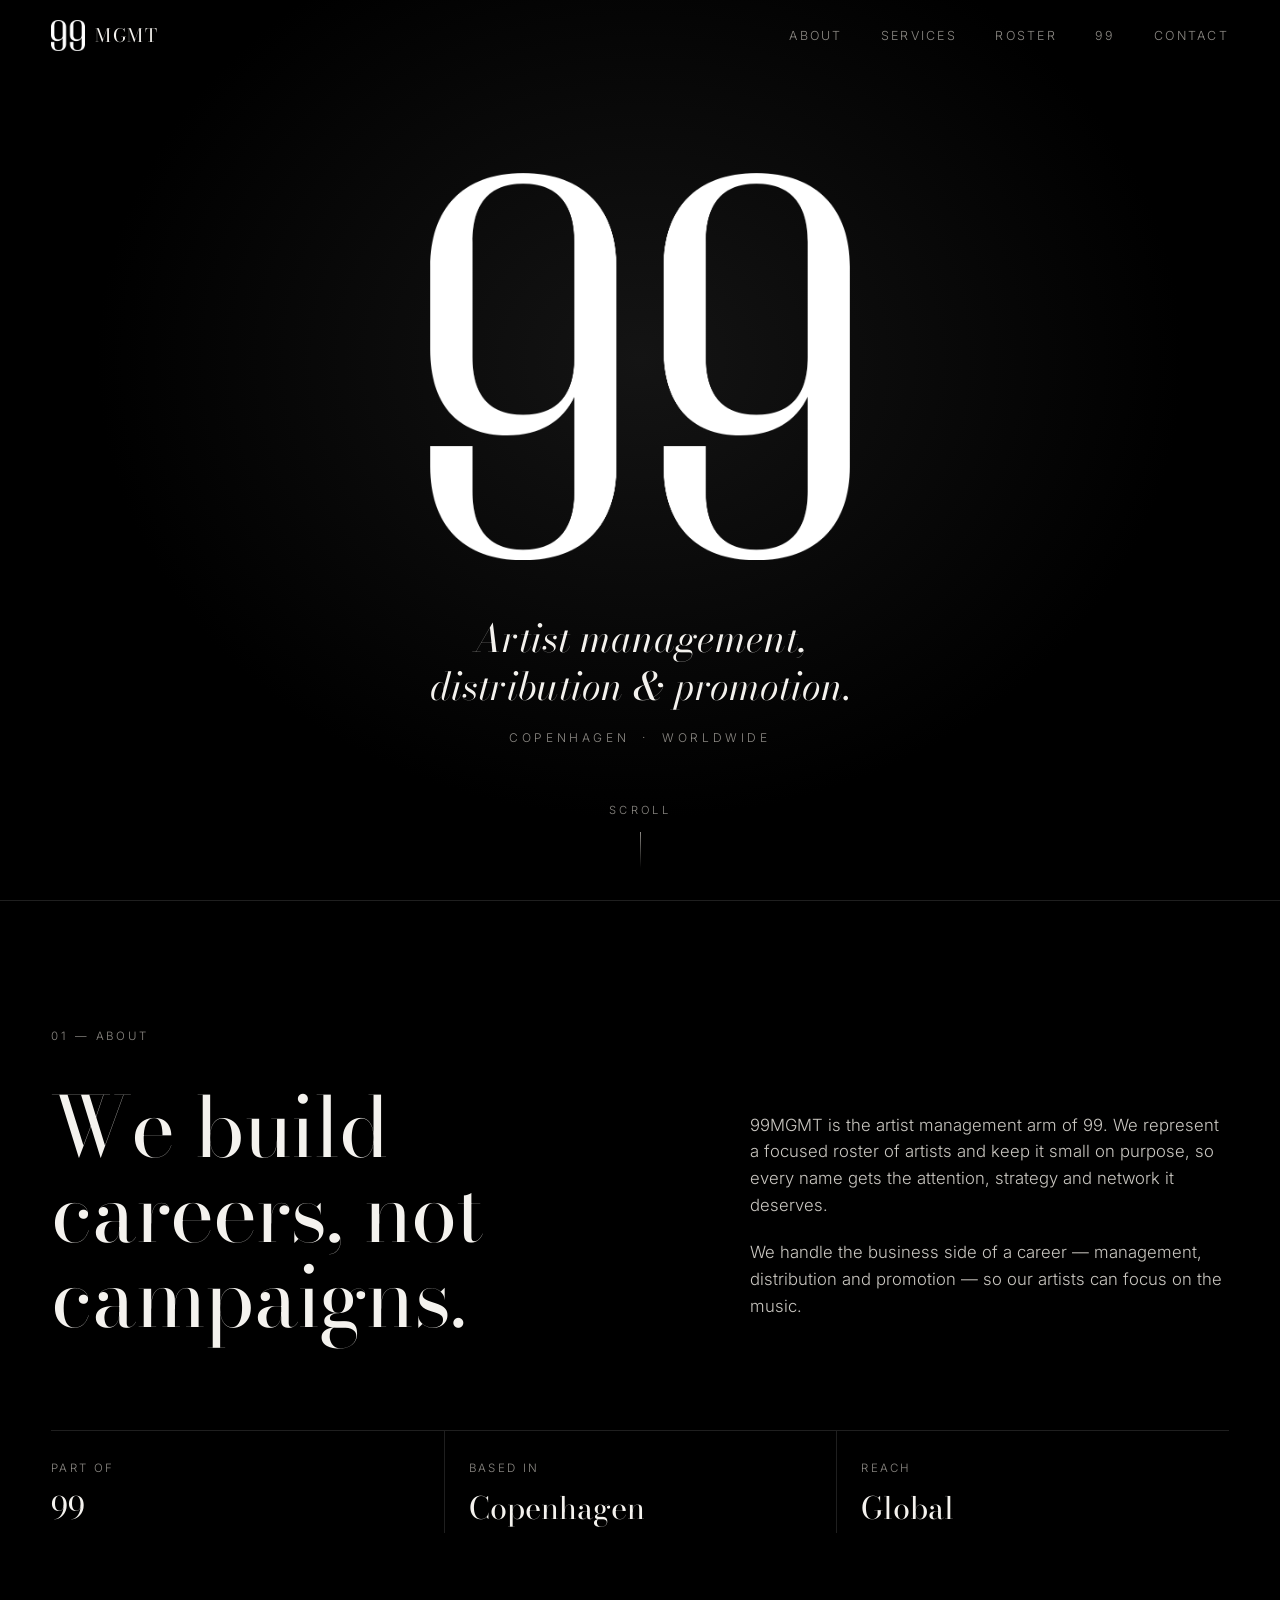
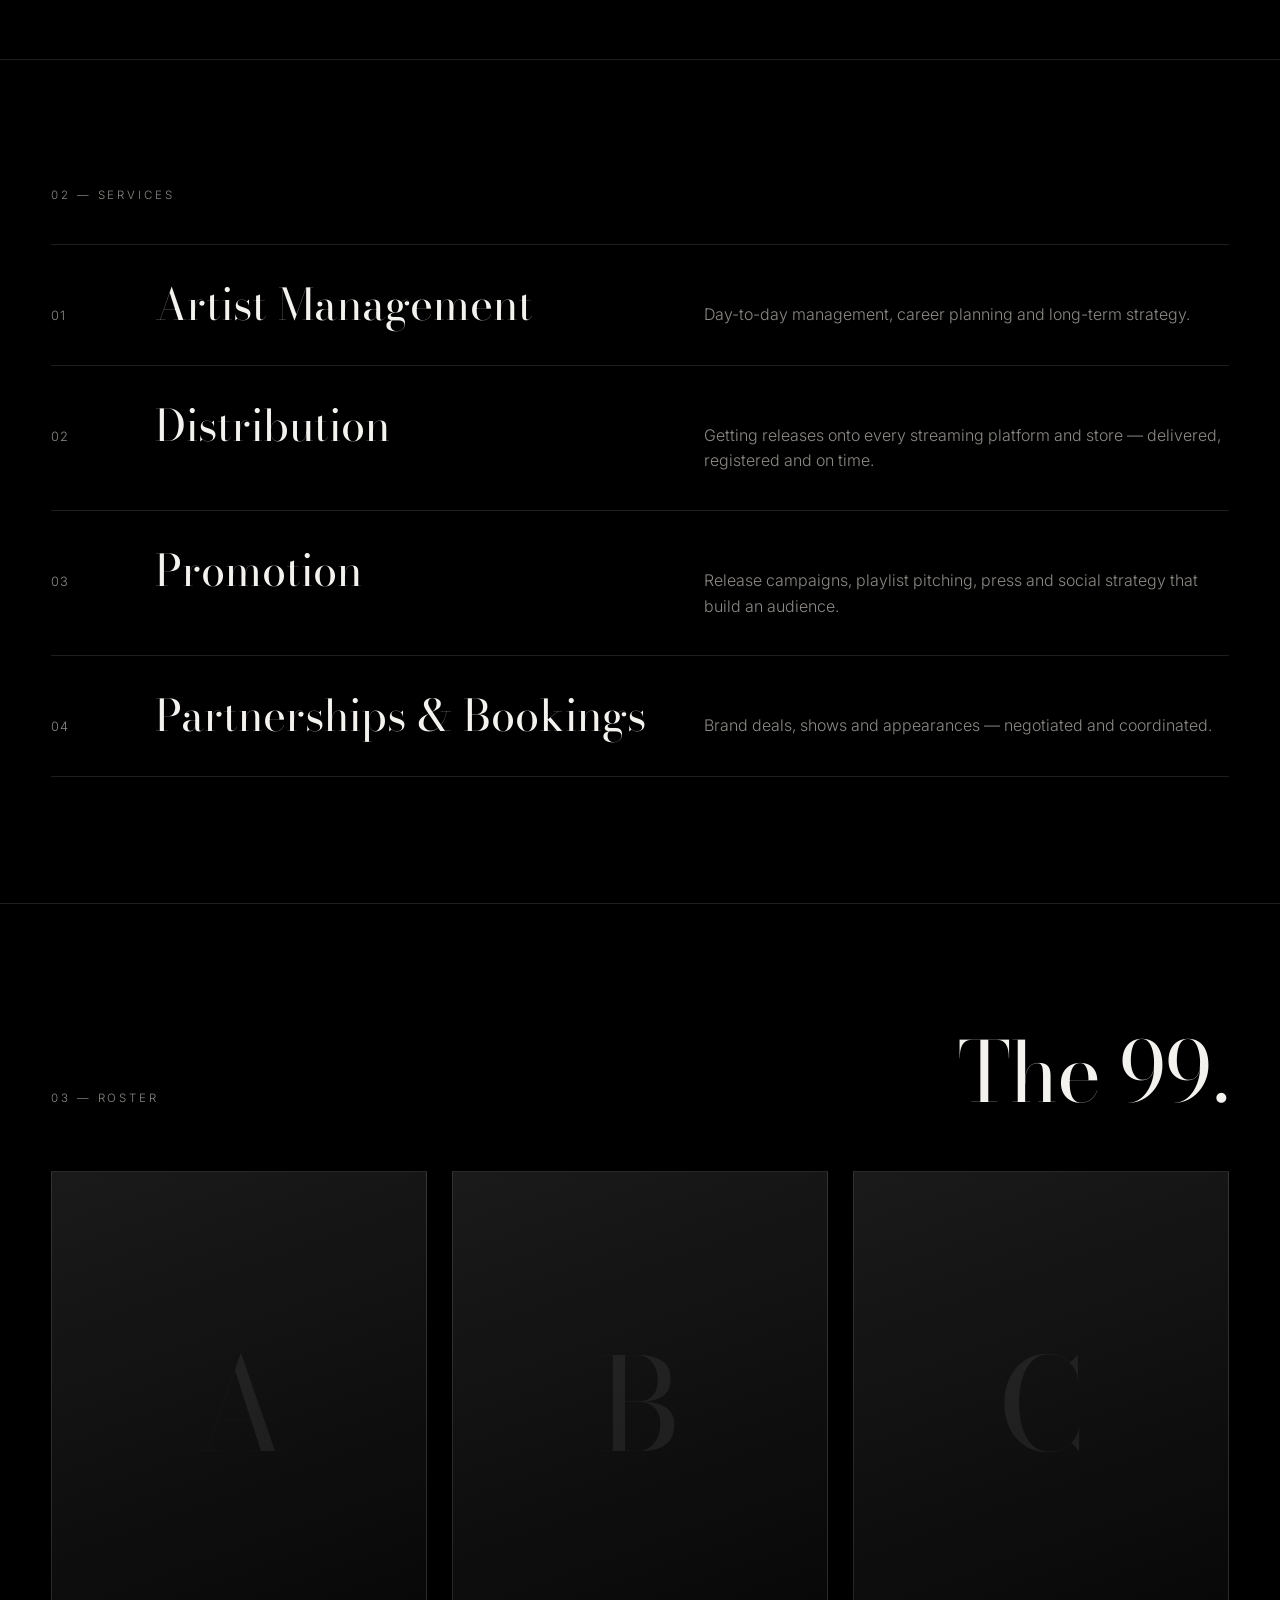
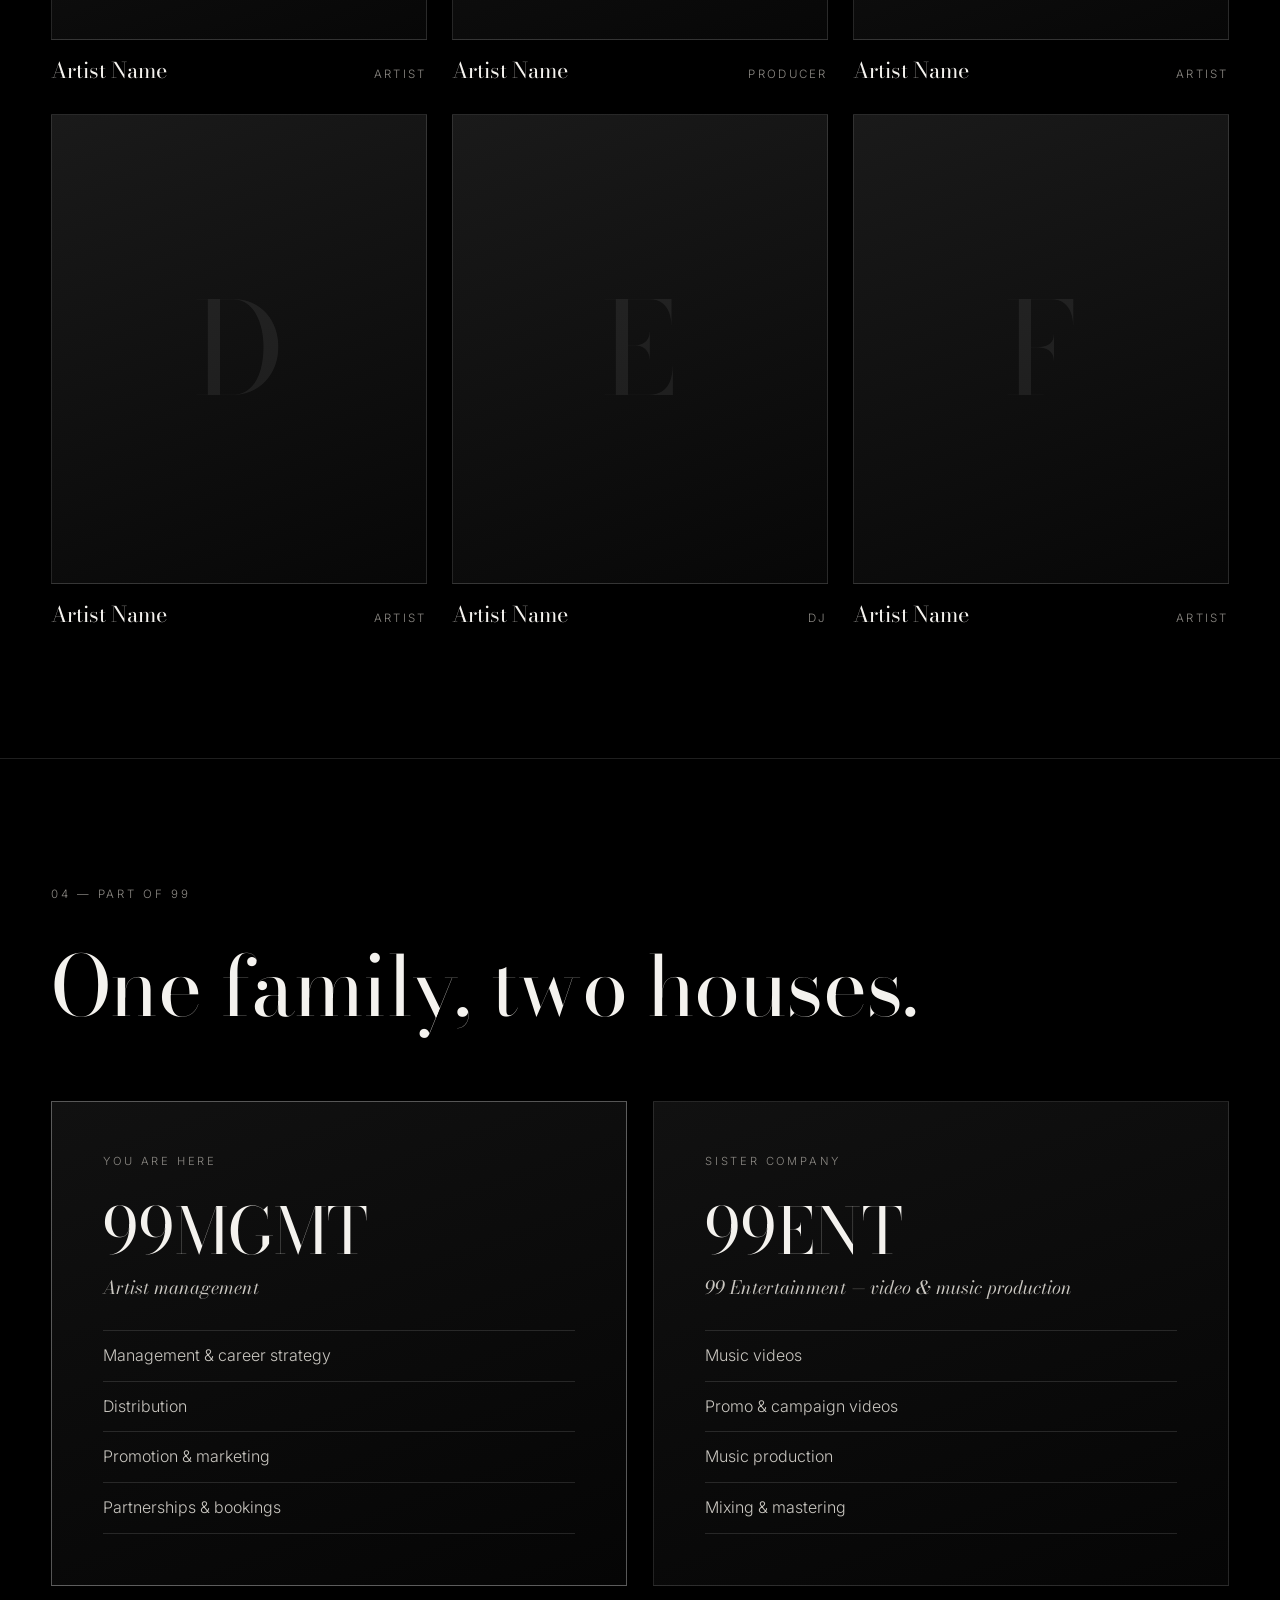
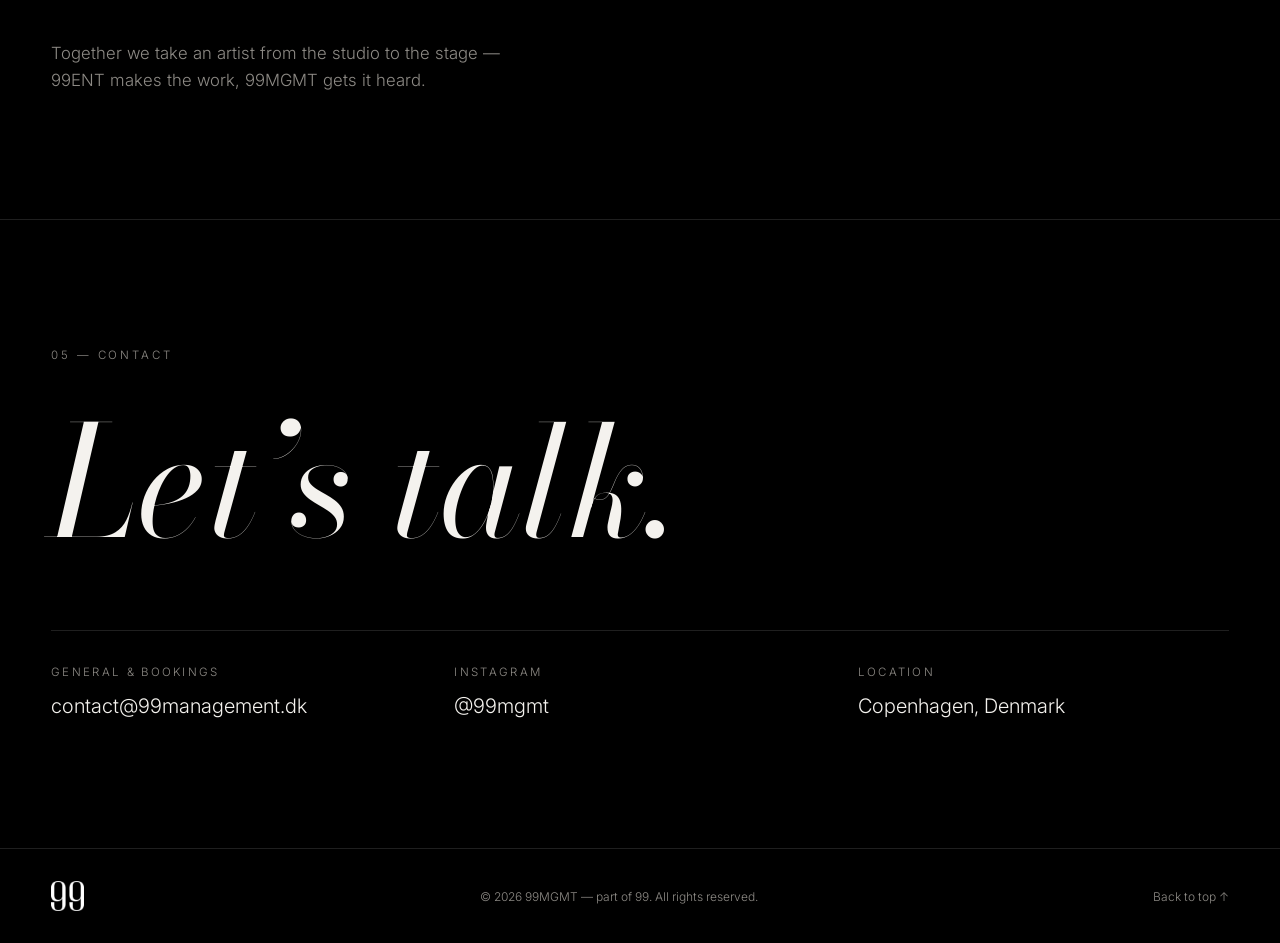
==== index.html @ 045beb64 "Position 99MGMT within 99 and add 99 Entertainment section Services now cover management, distributi" ====
<!doctype html>
<html lang="en" class="no-js">
<head>
  <meta charset="utf-8">
  <meta name="viewport" content="width=device-width, initial-scale=1">
  <title>99MGMT — Artist Management</title>
  <meta name="description" content="99MGMT is a Copenhagen-based artist management agency handling management, distribution and promotion. Part of 99.">
  <meta name="theme-color" content="#000000">
  <meta property="og:title" content="99MGMT">
  <meta property="og:description" content="Artist management, distribution &amp; promotion. Part of 99.">
  <meta property="og:image" content="assets/og.png">
  <meta property="og:type" content="website">
  <link rel="icon" type="image/png" sizes="32x32" href="assets/icon-32.png">
  <link rel="apple-touch-icon" href="assets/icon-180.png">
  <link rel="preconnect" href="https://fonts.googleapis.com">
  <link rel="preconnect" href="https://fonts.gstatic.com" crossorigin>
  <link href="https://fonts.googleapis.com/css2?family=Bodoni+Moda:ital,opsz,wght@0,6..96,400..700;1,6..96,400..700&family=Inter:wght@300;400;500&display=swap" rel="stylesheet">
  <link rel="stylesheet" href="styles.css">
</head>
<body>
  <header class="nav" id="nav">
    <a href="#top" class="nav__brand" aria-label="99MGMT home">
      <img src="assets/mark-160.png" alt="" width="44" height="40">
      <span>MGMT</span>
    </a>
    <button class="nav__toggle" aria-label="Open menu" aria-expanded="false" aria-controls="menu">
      <span></span><span></span>
    </button>
    <nav class="nav__links" id="menu">
      <a href="#about">About</a>
      <a href="#services">Services</a>
      <a href="#roster">Roster</a>
      <a href="#family">99</a>
      <a href="#contact">Contact</a>
    </nav>
  </header>

  <main id="top">
    <section class="hero">
      <img class="hero__mark reveal" src="assets/mark.png" alt="99MGMT logo" width="959" height="882">
      <h1 class="hero__title reveal">Artist management, distribution &amp; promotion.</h1>
      <p class="hero__meta reveal">Copenhagen &nbsp;·&nbsp; Worldwide</p>
      <a href="#roster" class="hero__scroll" aria-label="Scroll to roster">Scroll</a>
    </section>

    <section class="section about" id="about">
      <p class="label">01 — About</p>
      <div class="about__body">
        <h2 class="display reveal">We build careers, not campaigns.</h2>
        <div class="about__text reveal">
          <p>99MGMT is the artist management arm of 99. We represent a focused roster of artists and keep it small on purpose, so every name gets the attention, strategy and network it deserves.</p>
          <p>We handle the business side of a career — management, distribution and promotion — so our artists can focus on the music.</p>
        </div>
      </div>
      <dl class="stats reveal">
        <div><dt>Part of</dt><dd>99</dd></div>
        <div><dt>Based in</dt><dd>Copenhagen</dd></div>
        <div><dt>Reach</dt><dd>Global</dd></div>
      </dl>
    </section>

    <section class="section services" id="services">
      <p class="label">02 — Services</p>
      <ol class="service-list">
        <li class="reveal">
          <span class="service-list__num">01</span>
          <h3>Artist Management</h3>
          <p>Day-to-day management, career planning and long-term strategy.</p>
        </li>
        <li class="reveal">
          <span class="service-list__num">02</span>
          <h3>Distribution</h3>
          <p>Getting releases onto every streaming platform and store — delivered, registered and on time.</p>
        </li>
        <li class="reveal">
          <span class="service-list__num">03</span>
          <h3>Promotion</h3>
          <p>Release campaigns, playlist pitching, press and social strategy that build an audience.</p>
        </li>
        <li class="reveal">
          <span class="service-list__num">04</span>
          <h3>Partnerships &amp; Bookings</h3>
          <p>Brand deals, shows and appearances — negotiated and coordinated.</p>
        </li>
      </ol>
    </section>

    <section class="section roster" id="roster">
      <div class="roster__head">
        <p class="label">03 — Roster</p>
        <h2 class="display reveal">The 99.</h2>
      </div>
      <!--
        Edit the roster here: change the name (h3), role (p) and initial for each card.
        To add a photo, put it in assets/roster/ and add <img src="assets/roster/name.jpg" alt="Name">
        inside .card__media.
      -->
      <div class="roster__grid">
        <article class="card reveal">
          <div class="card__media"><span class="card__initial">A</span></div>
          <div class="card__info"><h3>Artist Name</h3><p>Artist</p></div>
        </article>
        <article class="card reveal">
          <div class="card__media"><span class="card__initial">B</span></div>
          <div class="card__info"><h3>Artist Name</h3><p>Producer</p></div>
        </article>
        <article class="card reveal">
          <div class="card__media"><span class="card__initial">C</span></div>
          <div class="card__info"><h3>Artist Name</h3><p>Artist</p></div>
        </article>
        <article class="card reveal">
          <div class="card__media"><span class="card__initial">D</span></div>
          <div class="card__info"><h3>Artist Name</h3><p>Artist</p></div>
        </article>
        <article class="card reveal">
          <div class="card__media"><span class="card__initial">E</span></div>
          <div class="card__info"><h3>Artist Name</h3><p>DJ</p></div>
        </article>
        <article class="card reveal">
          <div class="card__media"><span class="card__initial">F</span></div>
          <div class="card__info"><h3>Artist Name</h3><p>Artist</p></div>
        </article>
      </div>
    </section>

    <section class="section family" id="family">
      <p class="label">04 — Part of 99</p>
      <h2 class="display reveal">One family, two houses.</h2>
      <div class="family__grid">
        <article class="house reveal">
          <p class="house__tag">You are here</p>
          <h3>99MGMT</h3>
          <p class="house__lead">Artist management</p>
          <ul>
            <li>Management &amp; career strategy</li>
            <li>Distribution</li>
            <li>Promotion &amp; marketing</li>
            <li>Partnerships &amp; bookings</li>
          </ul>
        </article>
        <article class="house reveal">
          <p class="house__tag">Sister company</p>
          <h3>99ENT</h3>
          <p class="house__lead">99 Entertainment — video &amp; music production</p>
          <ul>
            <li>Music videos</li>
            <li>Promo &amp; campaign videos</li>
            <li>Music production</li>
            <li>Mixing &amp; mastering</li>
          </ul>
        </article>
      </div>
      <p class="family__note reveal">Together we take an artist from the studio to the stage — 99ENT makes the work, 99MGMT gets it heard.</p>
    </section>

    <section class="section contact" id="contact">
      <p class="label">05 — Contact</p>
      <h2 class="contact__title reveal">Let’s talk.</h2>
      <div class="contact__grid reveal">
        <div>
          <p class="contact__k">General &amp; bookings</p>
          <a class="contact__v" href="mailto:contact@99management.dk">contact@99management.dk</a>
        </div>
        <div>
          <p class="contact__k">Instagram</p>
          <a class="contact__v" href="https://instagram.com/99mgmt" target="_blank" rel="noopener">@99mgmt</a>
        </div>
        <div>
          <p class="contact__k">Location</p>
          <p class="contact__v">Copenhagen, Denmark</p>
        </div>
      </div>
    </section>
  </main>

  <footer class="footer">
    <img src="assets/mark-160.png" alt="" width="33" height="30">
    <p>© <span id="year">2026</span> 99MGMT — part of 99. All rights reserved.</p>
    <a href="#top">Back to top ↑</a>
  </footer>

  <script src="main.js"></script>
</body>
</html>
---- styles.css ----
:root {
  --bg: #000;
  --bg-2: #0b0b0b;
  --line: rgba(255, 255, 255, 0.12);
  --text: #f4f2ee;
  --muted: #8d8a85;
  --serif: "Bodoni Moda", "Didot", "Times New Roman", serif;
  --sans: "Inter", system-ui, -apple-system, "Segoe UI", sans-serif;
  --gutter: clamp(16px, 4vw, 56px);
  --max: 1320px;
}

*, *::before, *::after { box-sizing: border-box; }

html { scroll-behavior: smooth; }

body {
  margin: 0;
  background: var(--bg);
  color: var(--text);
  font-family: var(--sans);
  font-weight: 300;
  line-height: 1.6;
  -webkit-font-smoothing: antialiased;
  overflow-x: hidden;
}

img { display: block; max-width: 100%; height: auto; }
a { color: inherit; text-decoration: none; }
h1, h2, h3 { margin: 0; font-weight: 400; }

::selection { background: var(--text); color: var(--bg); }

/* Nav */
.nav {
  position: fixed;
  inset: 0 0 auto 0;
  z-index: 50;
  display: flex;
  align-items: center;
  justify-content: space-between;
  padding: 20px var(--gutter);
  transition: background 0.4s, padding 0.4s, border-color 0.4s;
  border-bottom: 1px solid transparent;
}
.nav.is-scrolled {
  background: rgba(0, 0, 0, 0.82);
  backdrop-filter: blur(12px);
  -webkit-backdrop-filter: blur(12px);
  padding-block: 14px;
  border-color: var(--line);
}
.nav__brand {
  display: flex;
  align-items: center;
  gap: 10px;
  font-family: var(--serif);
  font-size: 1.15rem;
  letter-spacing: 0.08em;
}
.nav__brand img { width: 34px; height: auto; }
.nav__links { display: flex; gap: clamp(20px, 3vw, 44px); }
.nav__links a {
  font-size: 0.78rem;
  letter-spacing: 0.18em;
  text-transform: uppercase;
  color: var(--muted);
  transition: color 0.25s;
}
.nav__links a:hover { color: var(--text); }
.nav__toggle { display: none; }

/* Hero */
.hero {
  min-height: 100svh;
  display: flex;
  flex-direction: column;
  align-items: center;
  justify-content: center;
  text-align: center;
  padding: 120px var(--gutter) 100px;
  position: relative;
  background: radial-gradient(ellipse at 50% 40%, #141414 0%, var(--bg) 60%);
}
.hero__mark { width: clamp(180px, 34vw, 420px); }
.hero__title {
  font-family: var(--serif);
  font-style: italic;
  font-size: clamp(1.4rem, 3vw, 2.4rem);
  margin-top: clamp(36px, 6vh, 64px);
  max-width: 22ch;
  line-height: 1.25;
}
.hero__meta {
  margin: 18px 0 0;
  font-size: 0.75rem;
  letter-spacing: 0.3em;
  text-transform: uppercase;
  color: var(--muted);
}
.hero__scroll {
  position: absolute;
  bottom: 32px;
  font-size: 0.7rem;
  letter-spacing: 0.3em;
  text-transform: uppercase;
  color: var(--muted);
  padding-bottom: 48px;
}
.hero__scroll::after {
  content: "";
  position: absolute;
  left: 50%;
  bottom: 0;
  width: 1px;
  height: 36px;
  background: linear-gradient(var(--muted), transparent);
  animation: drip 2.2s ease-in-out infinite;
}
@keyframes drip {
  0% { transform: scaleY(0); transform-origin: top; }
  50% { transform: scaleY(1); transform-origin: top; }
  51% { transform: scaleY(1); transform-origin: bottom; }
  100% { transform: scaleY(0); transform-origin: bottom; }
}

/* Sections */
.section {
  max-width: var(--max);
  margin: 0 auto;
  padding: clamp(80px, 14vh, 160px) var(--gutter);
  border-top: 1px solid var(--line);
}
.label {
  margin: 0 0 40px;
  font-size: 0.72rem;
  letter-spacing: 0.25em;
  text-transform: uppercase;
  color: var(--muted);
}
.display {
  font-family: var(--serif);
  font-size: clamp(2.4rem, 6.5vw, 5.5rem);
  line-height: 1.02;
  letter-spacing: -0.01em;
}

/* About */
.about__body {
  display: grid;
  grid-template-columns: 1.3fr 1fr;
  gap: clamp(32px, 6vw, 96px);
  align-items: end;
}
.about__text p { margin: 0 0 1.2em; color: #c9c6c0; font-size: 1.05rem; }
.stats {
  display: grid;
  grid-template-columns: repeat(3, 1fr);
  margin: clamp(56px, 10vh, 110px) 0 0;
  border-top: 1px solid var(--line);
}
.stats div { padding: 28px 0 0; }
.stats div + div { padding-left: 24px; border-left: 1px solid var(--line); }
.stats dt { font-size: 0.72rem; letter-spacing: 0.2em; text-transform: uppercase; color: var(--muted); }
.stats dd { margin: 6px 0 0; font-family: var(--serif); font-size: clamp(1.3rem, 2.4vw, 2rem); }

/* Services */
.service-list { list-style: none; margin: 0; padding: 0; }
.service-list li {
  display: grid;
  grid-template-columns: 80px 1fr 1fr;
  gap: 24px;
  align-items: baseline;
  padding: 36px 0;
  border-bottom: 1px solid var(--line);
  transition: padding-left 0.4s ease;
}
.service-list li:first-child { border-top: 1px solid var(--line); }
.service-list li:hover { padding-left: 16px; }
.service-list__num { font-size: 0.8rem; color: var(--muted); letter-spacing: 0.1em; }
.service-list h3 { font-family: var(--serif); font-size: clamp(1.6rem, 3.4vw, 2.8rem); line-height: 1.1; }
.service-list p { margin: 0; color: var(--muted); }

/* Roster */
.roster__head {
  display: flex;
  justify-content: space-between;
  align-items: baseline;
  gap: 24px;
  margin-bottom: 56px;
}
.roster__head .label { margin: 0; }
.roster__grid {
  display: grid;
  grid-template-columns: repeat(3, 1fr);
  gap: clamp(16px, 2vw, 28px);
}
.card { cursor: default; }
.card__media {
  position: relative;
  aspect-ratio: 4 / 5;
  overflow: hidden;
  background: linear-gradient(160deg, #1a1a1a, #070707);
  border: 1px solid var(--line);
  display: grid;
  place-items: center;
}
.card__media img {
  position: absolute;
  inset: 0;
  width: 100%;
  height: 100%;
  object-fit: cover;
  filter: grayscale(1);
  transition: transform 0.8s ease, filter 0.6s ease;
}
.card:hover .card__media img { transform: scale(1.04); filter: grayscale(0); }
.card__initial {
  font-family: var(--serif);
  font-size: clamp(5rem, 10vw, 9rem);
  color: rgba(255, 255, 255, 0.07);
  transition: color 0.5s ease, transform 0.8s ease;
}
.card:hover .card__initial { color: rgba(255, 255, 255, 0.18); transform: scale(1.06); }
.card__info {
  display: flex;
  justify-content: space-between;
  align-items: baseline;
  padding-top: 14px;
}
.card__info h3 { font-family: var(--serif); font-size: 1.35rem; }
.card__info p { margin: 0; font-size: 0.72rem; letter-spacing: 0.2em; text-transform: uppercase; color: var(--muted); }

/* Contact */
.contact__title {
  font-family: var(--serif);
  font-style: italic;
  font-size: clamp(3.4rem, 12vw, 10rem);
  line-height: 1;
  margin-bottom: clamp(48px, 8vh, 96px);
}
.contact__grid {
  display: grid;
  grid-template-columns: repeat(3, 1fr);
  gap: 32px;
  border-top: 1px solid var(--line);
  padding-top: 32px;
}
.contact__k { margin: 0 0 8px; font-size: 0.72rem; letter-spacing: 0.2em; text-transform: uppercase; color: var(--muted); }
.contact__v { margin: 0; font-size: clamp(1rem, 1.6vw, 1.25rem); overflow-wrap: anywhere; }
a.contact__v { background: linear-gradient(currentColor, currentColor) 0 100% / 0 1px no-repeat; transition: background-size 0.4s; }
a.contact__v:hover { background-size: 100% 1px; }

/* Footer */
.footer {
  display: flex;
  align-items: center;
  justify-content: space-between;
  gap: 16px;
  padding: 32px var(--gutter);
  border-top: 1px solid var(--line);
  font-size: 0.75rem;
  color: var(--muted);
}
.footer p { margin: 0; }
.footer a:hover { color: var(--text); }

/* Reveal on scroll */
.reveal { opacity: 0; transform: translateY(24px); transition: opacity 1s ease, transform 1s ease; }
.reveal.is-in { opacity: 1; transform: none; }
.no-js .reveal { opacity: 1; transform: none; }

@media (prefers-reduced-motion: reduce) {
  html { scroll-behavior: auto; }
  .reveal { opacity: 1; transform: none; transition: none; }
  .hero__scroll::after { animation: none; }
}

/* Responsive */
@media (max-width: 900px) {
  .about__body { grid-template-columns: 1fr; }
  .roster__grid { grid-template-columns: repeat(2, 1fr); }
  .service-list li { grid-template-columns: 48px 1fr; }
  .service-list p { grid-column: 2; }
}

@media (max-width: 680px) {
  .nav__toggle {
    display: flex;
    flex-direction: column;
    justify-content: center;
    gap: 7px;
    width: 40px;
    height: 40px;
    padding: 0;
    background: none;
    border: 0;
    cursor: pointer;
    position: relative;
    z-index: 2;
  }
  .nav__toggle span { display: block; width: 26px; height: 1px; background: var(--text); margin-left: auto; transition: transform 0.3s; }
  .nav.is-open .nav__toggle span:first-child { transform: translateY(4px) rotate(45deg); }
  .nav.is-open .nav__toggle span:last-child { transform: translateY(-4px) rotate(-45deg); }
  .nav__links {
    position: fixed;
    inset: 0;
    flex-direction: column;
    justify-content: center;
    align-items: center;
    gap: 28px;
    background: var(--bg);
    opacity: 0;
    pointer-events: none;
    transition: opacity 0.35s;
  }
  .nav.is-open .nav__links { opacity: 1; pointer-events: auto; }
  .nav__links a { font-family: var(--serif); font-size: 2rem; letter-spacing: 0; text-transform: none; color: var(--text); }
  .stats { grid-template-columns: 1fr; }
  .stats div + div { padding-left: 0; border-left: 0; border-top: 1px solid var(--line); margin-top: 28px; }
  .roster__grid { grid-template-columns: 1fr 1fr; gap: 12px; }
  .card__info { flex-direction: column; gap: 2px; }
  .card__info h3 { font-size: 1.1rem; }
  .contact__grid { grid-template-columns: 1fr; }
  .footer { flex-direction: column; text-align: center; }
}

/* Part of 99 */
.family__grid {
  display: grid;
  grid-template-columns: repeat(2, 1fr);
  gap: clamp(16px, 2vw, 28px);
  margin-top: clamp(48px, 8vh, 88px);
}
.house {
  border: 1px solid var(--line);
  padding: clamp(28px, 4vw, 52px);
  background: linear-gradient(160deg, #111, #050505);
}
.house:first-child { border-color: rgba(255, 255, 255, 0.32); }
.house__tag { margin: 0 0 28px; font-size: 0.7rem; letter-spacing: 0.25em; text-transform: uppercase; color: var(--muted); }
.house h3 { font-family: var(--serif); font-size: clamp(2.4rem, 5vw, 4rem); line-height: 1; }
.house__lead { margin: 10px 0 28px; font-family: var(--serif); font-style: italic; font-size: 1.15rem; color: #c9c6c0; }
.house ul { list-style: none; margin: 0; padding: 0; border-top: 1px solid var(--line); }
.house li { padding: 12px 0; border-bottom: 1px solid var(--line); color: #c9c6c0; }
.family__note { margin: clamp(36px, 6vh, 64px) 0 0; max-width: 46ch; color: var(--muted); font-size: 1.05rem; }

@media (max-width: 680px) {
  .family__grid { grid-template-columns: 1fr; }
}
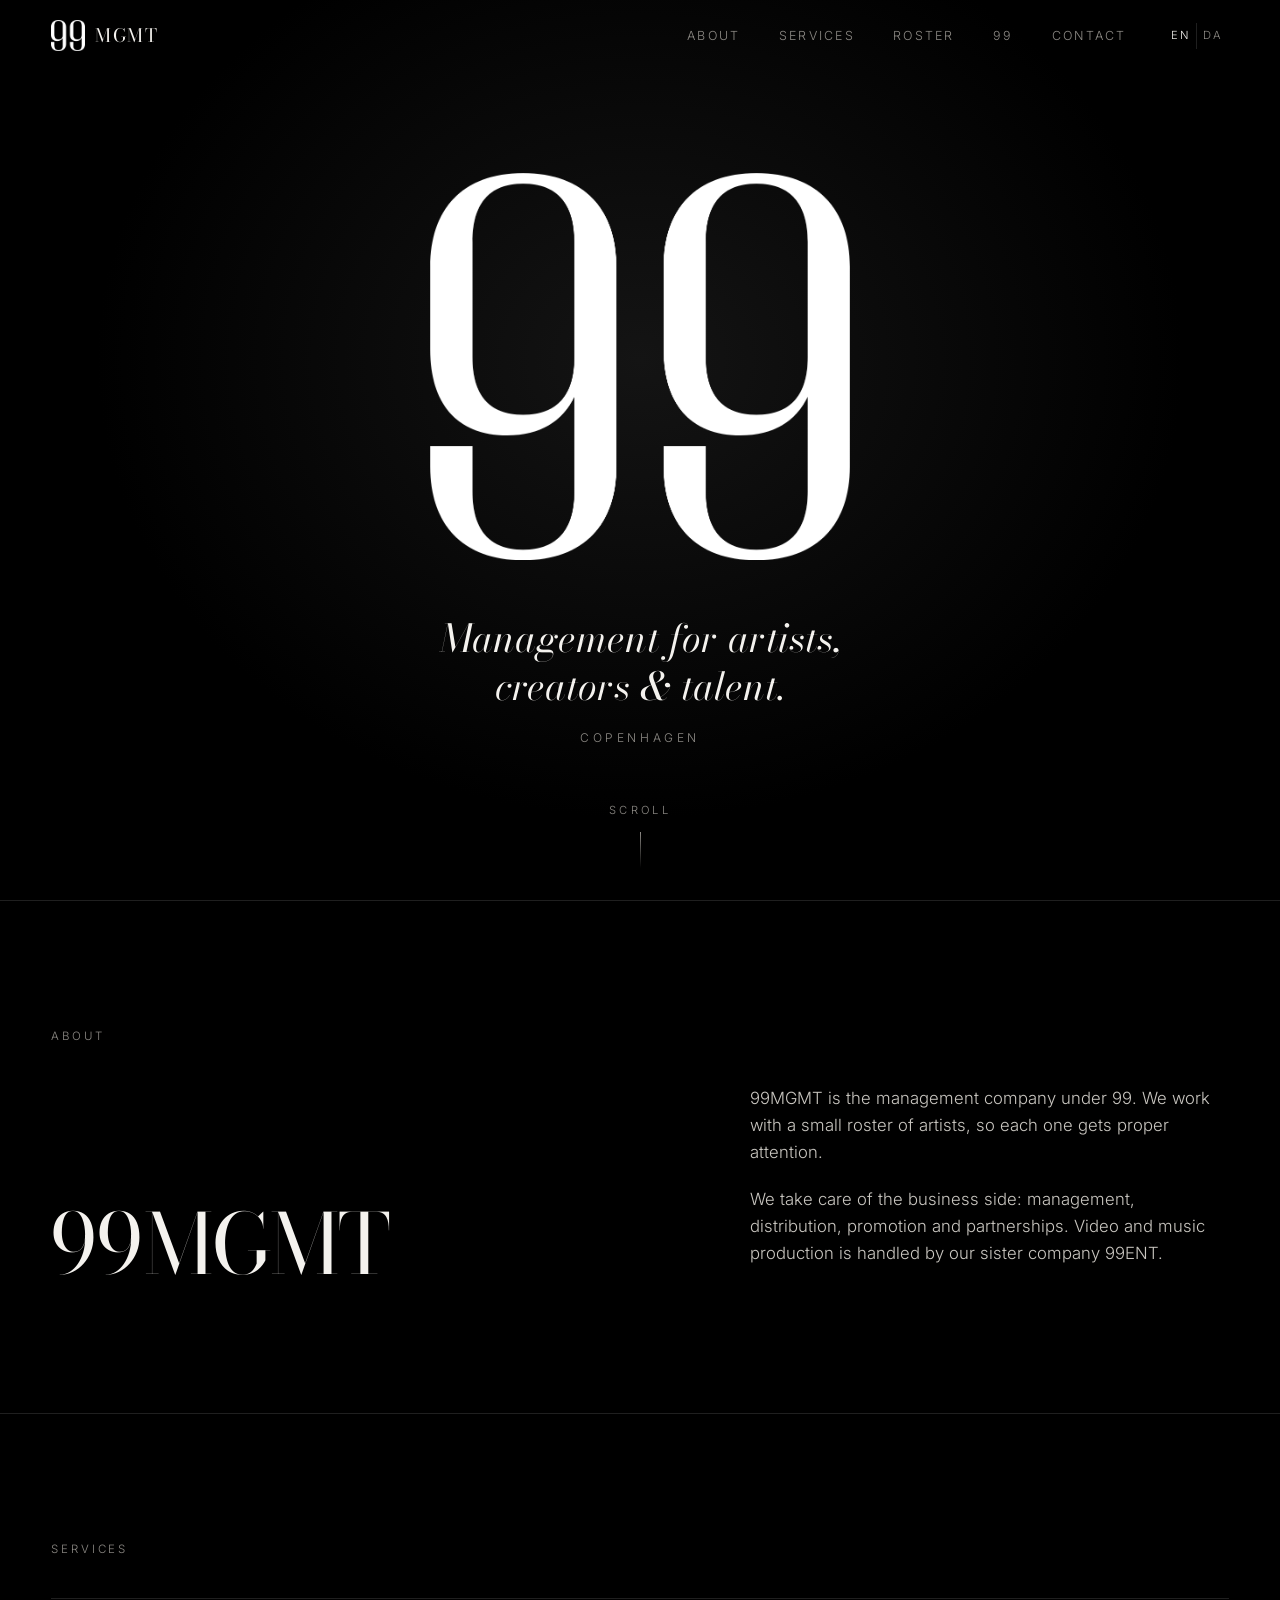
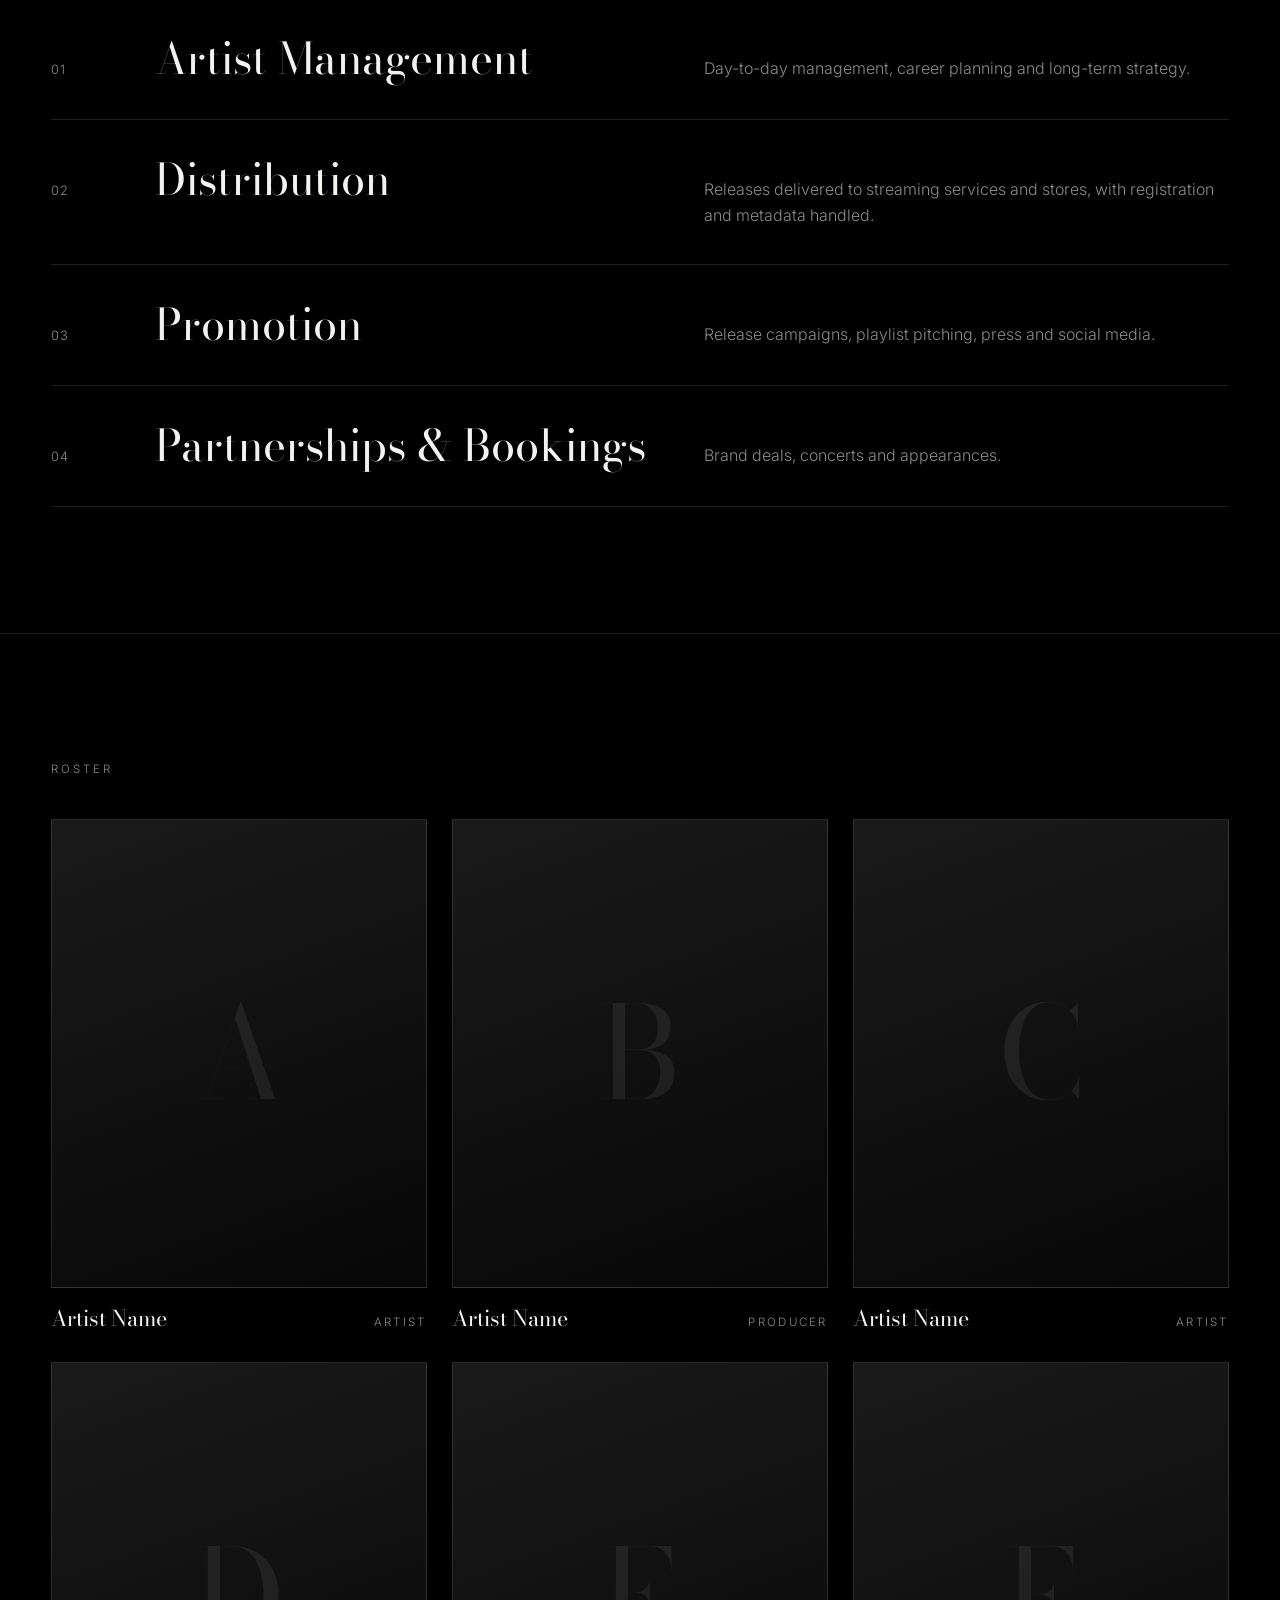
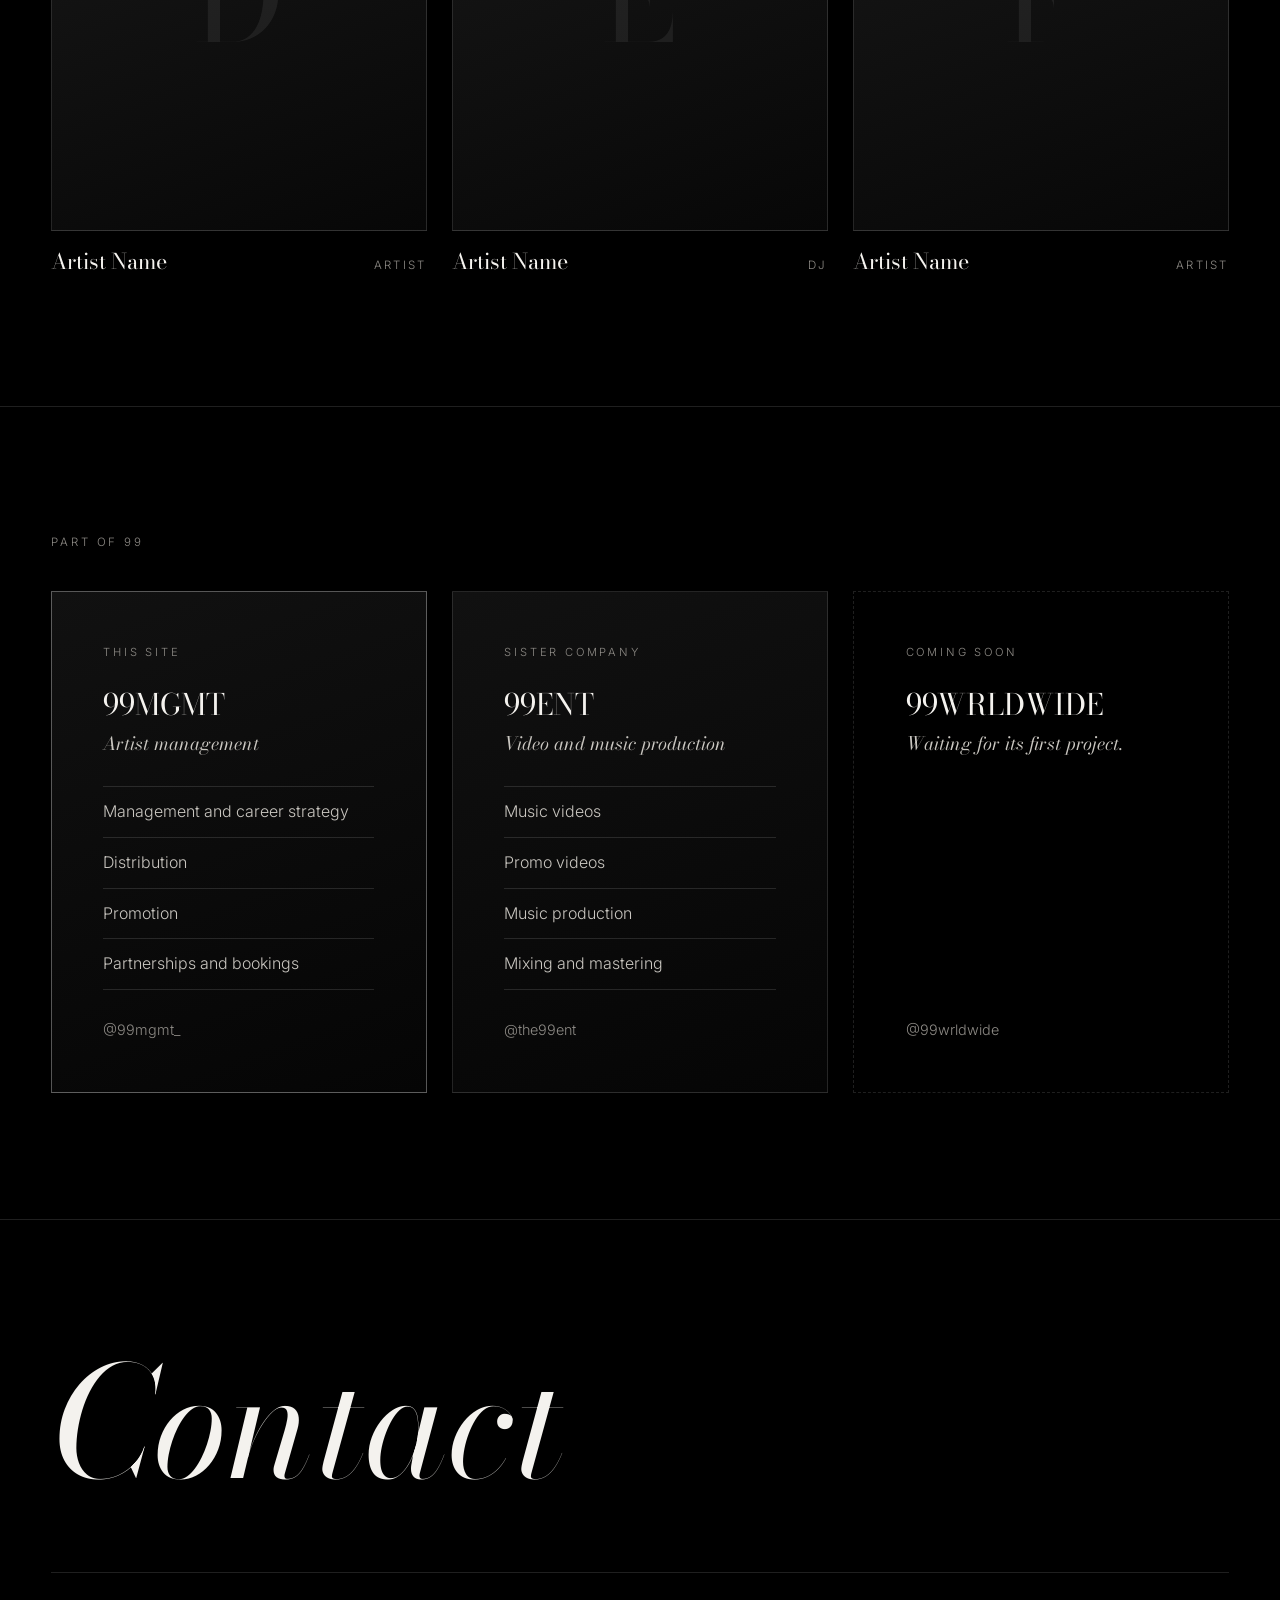
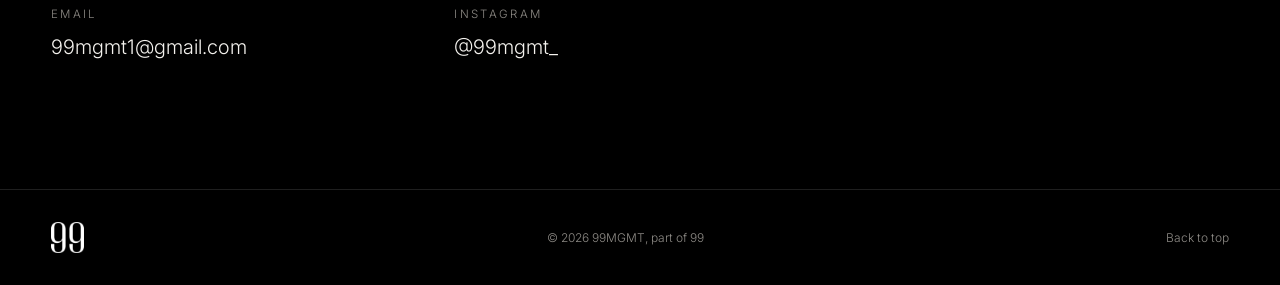
==== commit ce556de3: "Add EN/DA language switch, real contact details and 99WRLDWIDE - Contact: 99mgmt1@gmail.com and @99m" ====
--- a/index.html
+++ b/index.html
@@ -3,11 +3,11 @@
 <head>
   <meta charset="utf-8">
   <meta name="viewport" content="width=device-width, initial-scale=1">
-  <title>99MGMT — Artist Management</title>
-  <meta name="description" content="99MGMT is a Copenhagen-based artist management agency handling management, distribution and promotion. Part of 99.">
+  <title>99MGMT | Artist Management</title>
+  <meta name="description" content="99MGMT is an artist management company handling management, distribution and promotion. Part of 99.">
   <meta name="theme-color" content="#000000">
   <meta property="og:title" content="99MGMT">
-  <meta property="og:description" content="Artist management, distribution &amp; promotion. Part of 99.">
+  <meta property="og:description" content="Artist management, distribution and promotion. Part of 99.">
   <meta property="og:image" content="assets/og.png">
   <meta property="og:type" content="website">
   <link rel="icon" type="image/png" sizes="32x32" href="assets/icon-32.png">
@@ -19,86 +19,85 @@
 </head>
 <body>
   <header class="nav" id="nav">
-    <a href="#top" class="nav__brand" aria-label="99MGMT home">
+    <a href="#top" class="nav__brand" aria-label="99MGMT">
       <img src="assets/mark-160.png" alt="" width="44" height="40">
       <span>MGMT</span>
     </a>
-    <button class="nav__toggle" aria-label="Open menu" aria-expanded="false" aria-controls="menu">
-      <span></span><span></span>
-    </button>
     <nav class="nav__links" id="menu">
-      <a href="#about">About</a>
-      <a href="#services">Services</a>
-      <a href="#roster">Roster</a>
+      <a href="#about" data-i18n="nav.about">About</a>
+      <a href="#services" data-i18n="nav.services">Services</a>
+      <a href="#roster" data-i18n="nav.roster">Roster</a>
       <a href="#family">99</a>
-      <a href="#contact">Contact</a>
+      <a href="#contact" data-i18n="nav.contact">Contact</a>
     </nav>
+    <div class="nav__end">
+      <div class="lang" role="group" aria-label="Language">
+        <button type="button" data-lang="en" aria-pressed="true">EN</button>
+        <button type="button" data-lang="da" aria-pressed="false">DA</button>
+      </div>
+      <button class="nav__toggle" aria-label="Menu" aria-expanded="false" aria-controls="menu">
+        <span></span><span></span>
+      </button>
+    </div>
   </header>
 
   <main id="top">
     <section class="hero">
-      <img class="hero__mark reveal" src="assets/mark.png" alt="99MGMT logo" width="959" height="882">
-      <h1 class="hero__title reveal">Artist management, distribution &amp; promotion.</h1>
-      <p class="hero__meta reveal">Copenhagen &nbsp;·&nbsp; Worldwide</p>
-      <a href="#roster" class="hero__scroll" aria-label="Scroll to roster">Scroll</a>
+      <img class="hero__mark reveal" src="assets/mark.png" alt="99MGMT" width="959" height="882">
+      <h1 class="hero__title reveal" data-i18n="hero.title">Management for artists, creators &amp; talent.</h1>
+      <p class="hero__meta reveal" data-i18n="hero.meta">Copenhagen</p>
+      <a href="#about" class="hero__scroll" data-i18n="hero.scroll">Scroll</a>
     </section>
 
     <section class="section about" id="about">
-      <p class="label">01 — About</p>
+      <p class="label" data-i18n="nav.about">About</p>
       <div class="about__body">
-        <h2 class="display reveal">We build careers, not campaigns.</h2>
+        <h2 class="display reveal">99MGMT</h2>
         <div class="about__text reveal">
-          <p>99MGMT is the artist management arm of 99. We represent a focused roster of artists and keep it small on purpose, so every name gets the attention, strategy and network it deserves.</p>
-          <p>We handle the business side of a career — management, distribution and promotion — so our artists can focus on the music.</p>
+          <p data-i18n="about.p1">99MGMT is the management company under 99. We work with a small roster of artists, so each one gets proper attention.</p>
+          <p data-i18n="about.p2">We take care of the business side: management, distribution, promotion and partnerships. Video and music production is handled by our sister company 99ENT.</p>
         </div>
       </div>
-      <dl class="stats reveal">
-        <div><dt>Part of</dt><dd>99</dd></div>
-        <div><dt>Based in</dt><dd>Copenhagen</dd></div>
-        <div><dt>Reach</dt><dd>Global</dd></div>
-      </dl>
     </section>
 
     <section class="section services" id="services">
-      <p class="label">02 — Services</p>
+      <p class="label" data-i18n="nav.services">Services</p>
       <ol class="service-list">
         <li class="reveal">
           <span class="service-list__num">01</span>
-          <h3>Artist Management</h3>
-          <p>Day-to-day management, career planning and long-term strategy.</p>
+          <h3 data-i18n="s1.t">Artist Management</h3>
+          <p data-i18n="s1.d">Day-to-day management, career planning and long-term strategy.</p>
         </li>
         <li class="reveal">
           <span class="service-list__num">02</span>
-          <h3>Distribution</h3>
-          <p>Getting releases onto every streaming platform and store — delivered, registered and on time.</p>
+          <h3 data-i18n="s2.t">Distribution</h3>
+          <p data-i18n="s2.d">Releases delivered to streaming services and stores, with registration and metadata handled.</p>
         </li>
         <li class="reveal">
           <span class="service-list__num">03</span>
-          <h3>Promotion</h3>
-          <p>Release campaigns, playlist pitching, press and social strategy that build an audience.</p>
+          <h3 data-i18n="s3.t">Promotion</h3>
+          <p data-i18n="s3.d">Release campaigns, playlist pitching, press and social media.</p>
         </li>
         <li class="reveal">
           <span class="service-list__num">04</span>
-          <h3>Partnerships &amp; Bookings</h3>
-          <p>Brand deals, shows and appearances — negotiated and coordinated.</p>
+          <h3 data-i18n="s4.t">Partnerships &amp; Bookings</h3>
+          <p data-i18n="s4.d">Brand deals, concerts and appearances.</p>
         </li>
       </ol>
     </section>
 
     <section class="section roster" id="roster">
-      <div class="roster__head">
-        <p class="label">03 — Roster</p>
-        <h2 class="display reveal">The 99.</h2>
-      </div>
+      <p class="label" data-i18n="nav.roster">Roster</p>
       <!--
         Edit the roster here: change the name (h3), role (p) and initial for each card.
+        Roles with data-i18n="role.artist" are translated automatically; for other roles remove the attribute.
         To add a photo, put it in assets/roster/ and add <img src="assets/roster/name.jpg" alt="Name">
         inside .card__media.
       -->
       <div class="roster__grid">
         <article class="card reveal">
           <div class="card__media"><span class="card__initial">A</span></div>
-          <div class="card__info"><h3>Artist Name</h3><p>Artist</p></div>
+          <div class="card__info"><h3>Artist Name</h3><p data-i18n="role.artist">Artist</p></div>
         </article>
         <article class="card reveal">
           <div class="card__media"><span class="card__initial">B</span></div>
@@ -106,11 +105,11 @@
         </article>
         <article class="card reveal">
           <div class="card__media"><span class="card__initial">C</span></div>
-          <div class="card__info"><h3>Artist Name</h3><p>Artist</p></div>
+          <div class="card__info"><h3>Artist Name</h3><p data-i18n="role.artist">Artist</p></div>
         </article>
         <article class="card reveal">
           <div class="card__media"><span class="card__initial">D</span></div>
-          <div class="card__info"><h3>Artist Name</h3><p>Artist</p></div>
+          <div class="card__info"><h3>Artist Name</h3><p data-i18n="role.artist">Artist</p></div>
         </article>
         <article class="card reveal">
           <div class="card__media"><span class="card__initial">E</span></div>
@@ -118,56 +117,57 @@
         </article>
         <article class="card reveal">
           <div class="card__media"><span class="card__initial">F</span></div>
-          <div class="card__info"><h3>Artist Name</h3><p>Artist</p></div>
+          <div class="card__info"><h3>Artist Name</h3><p data-i18n="role.artist">Artist</p></div>
         </article>
       </div>
     </section>
 
     <section class="section family" id="family">
-      <p class="label">04 — Part of 99</p>
-      <h2 class="display reveal">One family, two houses.</h2>
+      <p class="label" data-i18n="family.label">Part of 99</p>
       <div class="family__grid">
         <article class="house reveal">
-          <p class="house__tag">You are here</p>
+          <p class="house__tag" data-i18n="family.here">This site</p>
           <h3>99MGMT</h3>
-          <p class="house__lead">Artist management</p>
+          <p class="house__lead" data-i18n="family.mgmt">Artist management</p>
           <ul>
-            <li>Management &amp; career strategy</li>
+            <li data-i18n="family.mgmt1">Management and career strategy</li>
             <li>Distribution</li>
-            <li>Promotion &amp; marketing</li>
-            <li>Partnerships &amp; bookings</li>
+            <li data-i18n="family.mgmt3">Promotion</li>
+            <li data-i18n="family.mgmt4">Partnerships and bookings</li>
           </ul>
+          <a class="house__link" href="https://instagram.com/99mgmt_" target="_blank" rel="noopener">@99mgmt_</a>
         </article>
         <article class="house reveal">
-          <p class="house__tag">Sister company</p>
+          <p class="house__tag" data-i18n="family.sister">Sister company</p>
           <h3>99ENT</h3>
-          <p class="house__lead">99 Entertainment — video &amp; music production</p>
+          <p class="house__lead" data-i18n="family.ent">Video and music production</p>
           <ul>
-            <li>Music videos</li>
-            <li>Promo &amp; campaign videos</li>
-            <li>Music production</li>
-            <li>Mixing &amp; mastering</li>
+            <li data-i18n="family.ent1">Music videos</li>
+            <li data-i18n="family.ent2">Promo videos</li>
+            <li data-i18n="family.ent3">Music production</li>
+            <li data-i18n="family.ent4">Mixing and mastering</li>
           </ul>
+          <a class="house__link" href="https://instagram.com/the99ent" target="_blank" rel="noopener">@the99ent</a>
+        </article>
+        <article class="house house--soon reveal">
+          <p class="house__tag" data-i18n="family.soon">Coming soon</p>
+          <h3>99WRLDWIDE</h3>
+          <p class="house__lead" data-i18n="family.wrld">Waiting for its first project.</p>
+          <a class="house__link" href="https://instagram.com/99wrldwide" target="_blank" rel="noopener">@99wrldwide</a>
         </article>
       </div>
-      <p class="family__note reveal">Together we take an artist from the studio to the stage — 99ENT makes the work, 99MGMT gets it heard.</p>
     </section>
 
     <section class="section contact" id="contact">
-      <p class="label">05 — Contact</p>
-      <h2 class="contact__title reveal">Let’s talk.</h2>
+      <h2 class="contact__title reveal" data-i18n="nav.contact">Contact</h2>
       <div class="contact__grid reveal">
         <div>
-          <p class="contact__k">General &amp; bookings</p>
-          <a class="contact__v" href="mailto:contact@99management.dk">contact@99management.dk</a>
+          <p class="contact__k" data-i18n="contact.email">Email</p>
+          <a class="contact__v" href="mailto:99mgmt1@gmail.com">99mgmt1@gmail.com</a>
         </div>
         <div>
           <p class="contact__k">Instagram</p>
-          <a class="contact__v" href="https://instagram.com/99mgmt" target="_blank" rel="noopener">@99mgmt</a>
-        </div>
-        <div>
-          <p class="contact__k">Location</p>
-          <p class="contact__v">Copenhagen, Denmark</p>
+          <a class="contact__v" href="https://instagram.com/99mgmt_" target="_blank" rel="noopener">@99mgmt_</a>
         </div>
       </div>
     </section>
@@ -175,8 +175,8 @@
 
   <footer class="footer">
     <img src="assets/mark-160.png" alt="" width="33" height="30">
-    <p>© <span id="year">2026</span> 99MGMT — part of 99. All rights reserved.</p>
-    <a href="#top">Back to top ↑</a>
+    <p>© <span id="year">2026</span> 99MGMT<span data-i18n="footer.part">, part of 99</span></p>
+    <a href="#top" data-i18n="footer.top">Back to top</a>
   </footer>
 
   <script src="main.js"></script>
--- a/styles.css
+++ b/styles.css
@@ -69,6 +69,21 @@
 }
 .nav__links a:hover { color: var(--text); }
 .nav__toggle { display: none; }
+.nav__links { margin-left: auto; }
+.nav__end { display: flex; align-items: center; gap: 12px; margin-left: clamp(24px, 3vw, 44px); position: relative; z-index: 2; }
+.lang { display: flex; align-items: center; font-size: 0.7rem; letter-spacing: 0.15em; }
+.lang button {
+  background: none;
+  border: 0;
+  padding: 4px 6px;
+  font: inherit;
+  letter-spacing: inherit;
+  color: var(--muted);
+  cursor: pointer;
+  transition: color 0.25s;
+}
+.lang button + button { border-left: 1px solid var(--line); }
+.lang button:hover, .lang button[aria-pressed="true"] { color: var(--text); }
 
 /* Hero */
 .hero {
@@ -153,17 +168,6 @@
   align-items: end;
 }
 .about__text p { margin: 0 0 1.2em; color: #c9c6c0; font-size: 1.05rem; }
-.stats {
-  display: grid;
-  grid-template-columns: repeat(3, 1fr);
-  margin: clamp(56px, 10vh, 110px) 0 0;
-  border-top: 1px solid var(--line);
-}
-.stats div { padding: 28px 0 0; }
-.stats div + div { padding-left: 24px; border-left: 1px solid var(--line); }
-.stats dt { font-size: 0.72rem; letter-spacing: 0.2em; text-transform: uppercase; color: var(--muted); }
-.stats dd { margin: 6px 0 0; font-family: var(--serif); font-size: clamp(1.3rem, 2.4vw, 2rem); }
-
 /* Services */
 .service-list { list-style: none; margin: 0; padding: 0; }
 .service-list li {
@@ -182,14 +186,6 @@
 .service-list p { margin: 0; color: var(--muted); }
 
 /* Roster */
-.roster__head {
-  display: flex;
-  justify-content: space-between;
-  align-items: baseline;
-  gap: 24px;
-  margin-bottom: 56px;
-}
-.roster__head .label { margin: 0; }
 .roster__grid {
   display: grid;
   grid-template-columns: repeat(3, 1fr);
@@ -316,8 +312,6 @@
   }
   .nav.is-open .nav__links { opacity: 1; pointer-events: auto; }
   .nav__links a { font-family: var(--serif); font-size: 2rem; letter-spacing: 0; text-transform: none; color: var(--text); }
-  .stats { grid-template-columns: 1fr; }
-  .stats div + div { padding-left: 0; border-left: 0; border-top: 1px solid var(--line); margin-top: 28px; }
   .roster__grid { grid-template-columns: 1fr 1fr; gap: 12px; }
   .card__info { flex-direction: column; gap: 2px; }
   .card__info h3 { font-size: 1.1rem; }
@@ -328,9 +322,8 @@
 /* Part of 99 */
 .family__grid {
   display: grid;
-  grid-template-columns: repeat(2, 1fr);
+  grid-template-columns: repeat(3, 1fr);
   gap: clamp(16px, 2vw, 28px);
-  margin-top: clamp(48px, 8vh, 88px);
 }
 .house {
   border: 1px solid var(--line);
@@ -339,12 +332,16 @@
 }
 .house:first-child { border-color: rgba(255, 255, 255, 0.32); }
 .house__tag { margin: 0 0 28px; font-size: 0.7rem; letter-spacing: 0.25em; text-transform: uppercase; color: var(--muted); }
-.house h3 { font-family: var(--serif); font-size: clamp(2.4rem, 5vw, 4rem); line-height: 1; }
+.house h3 { font-family: var(--serif); font-size: clamp(1.7rem, 2.3vw, 2.6rem); line-height: 1; white-space: nowrap; }
 .house__lead { margin: 10px 0 28px; font-family: var(--serif); font-style: italic; font-size: 1.15rem; color: #c9c6c0; }
 .house ul { list-style: none; margin: 0; padding: 0; border-top: 1px solid var(--line); }
 .house li { padding: 12px 0; border-bottom: 1px solid var(--line); color: #c9c6c0; }
-.family__note { margin: clamp(36px, 6vh, 64px) 0 0; max-width: 46ch; color: var(--muted); font-size: 1.05rem; }
-
-@media (max-width: 680px) {
+.house { display: flex; flex-direction: column; }
+.house ul { margin-bottom: 28px; }
+.house--soon { background: none; border-style: dashed; }
+.house__link { margin-top: auto; font-size: 0.9rem; color: var(--muted); transition: color 0.25s; }
+.house__link:hover { color: var(--text); }
+
+@media (max-width: 900px) {
   .family__grid { grid-template-columns: 1fr; }
 }
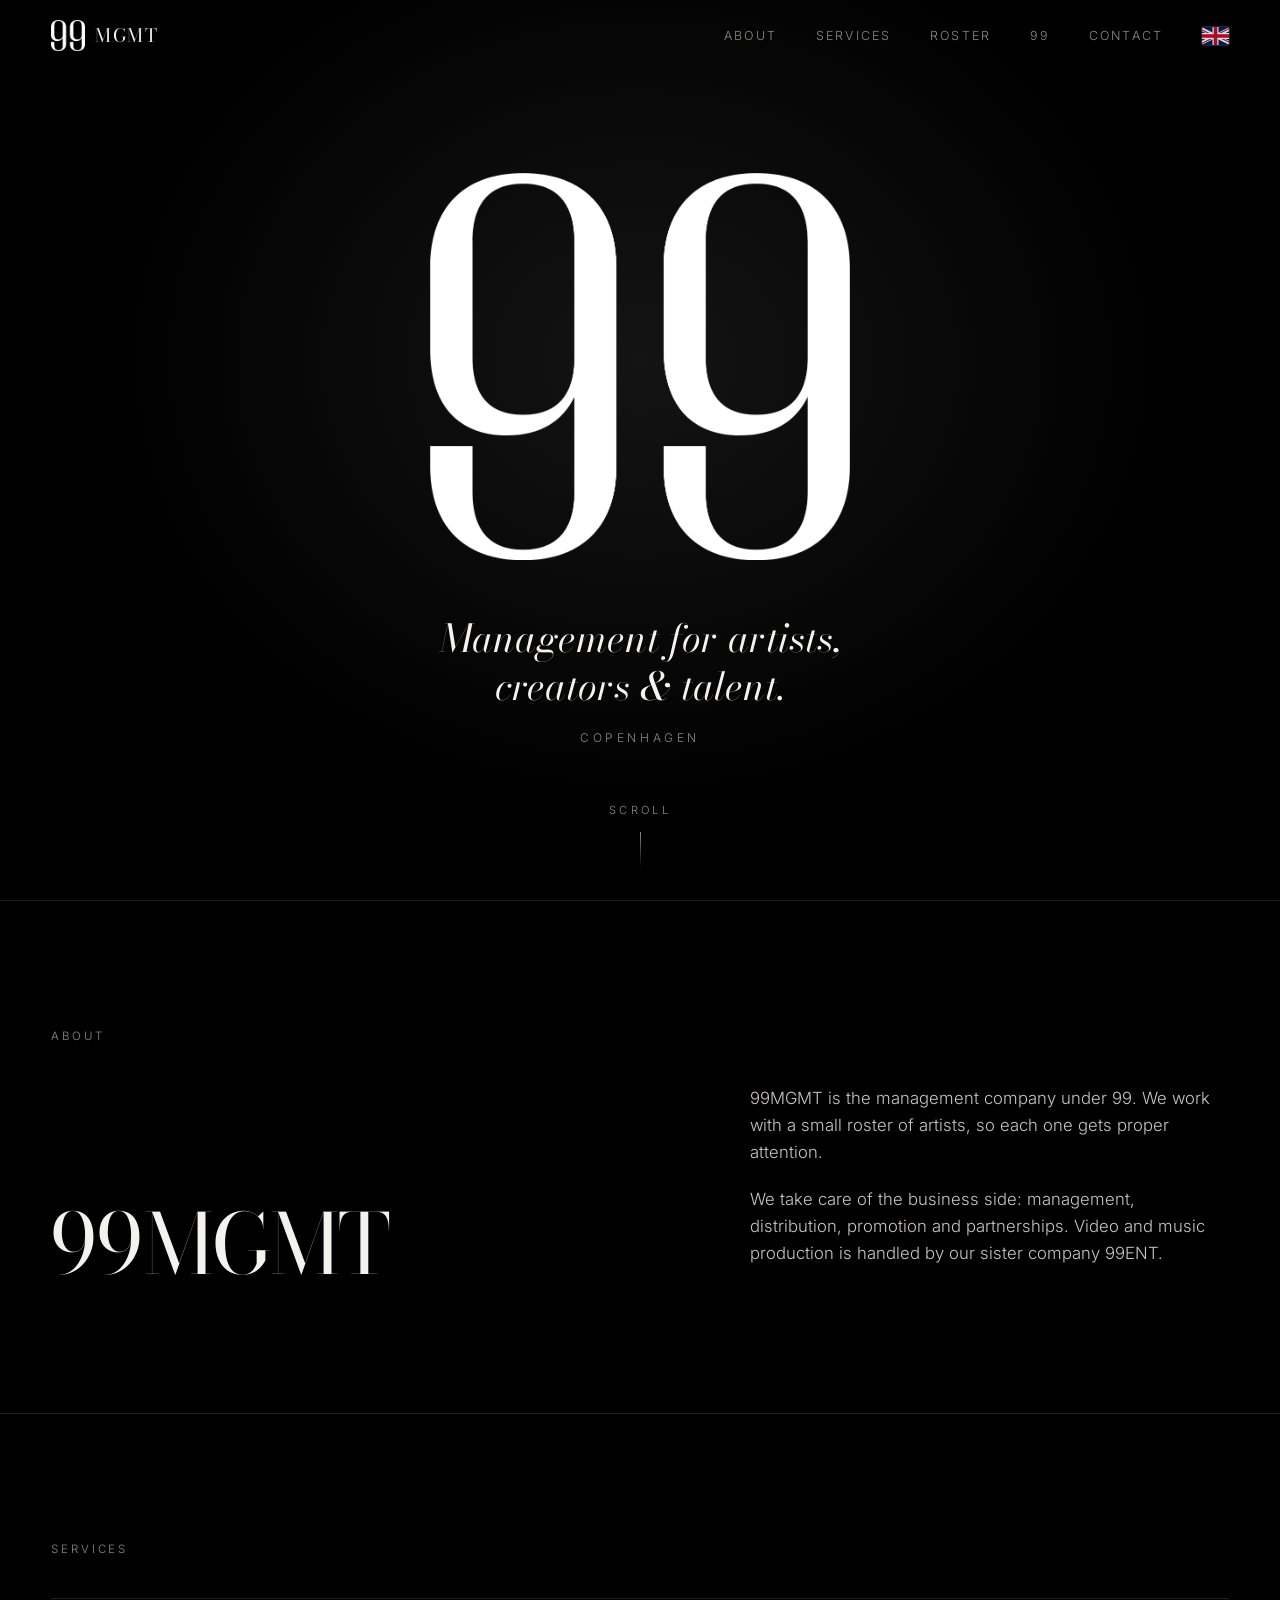
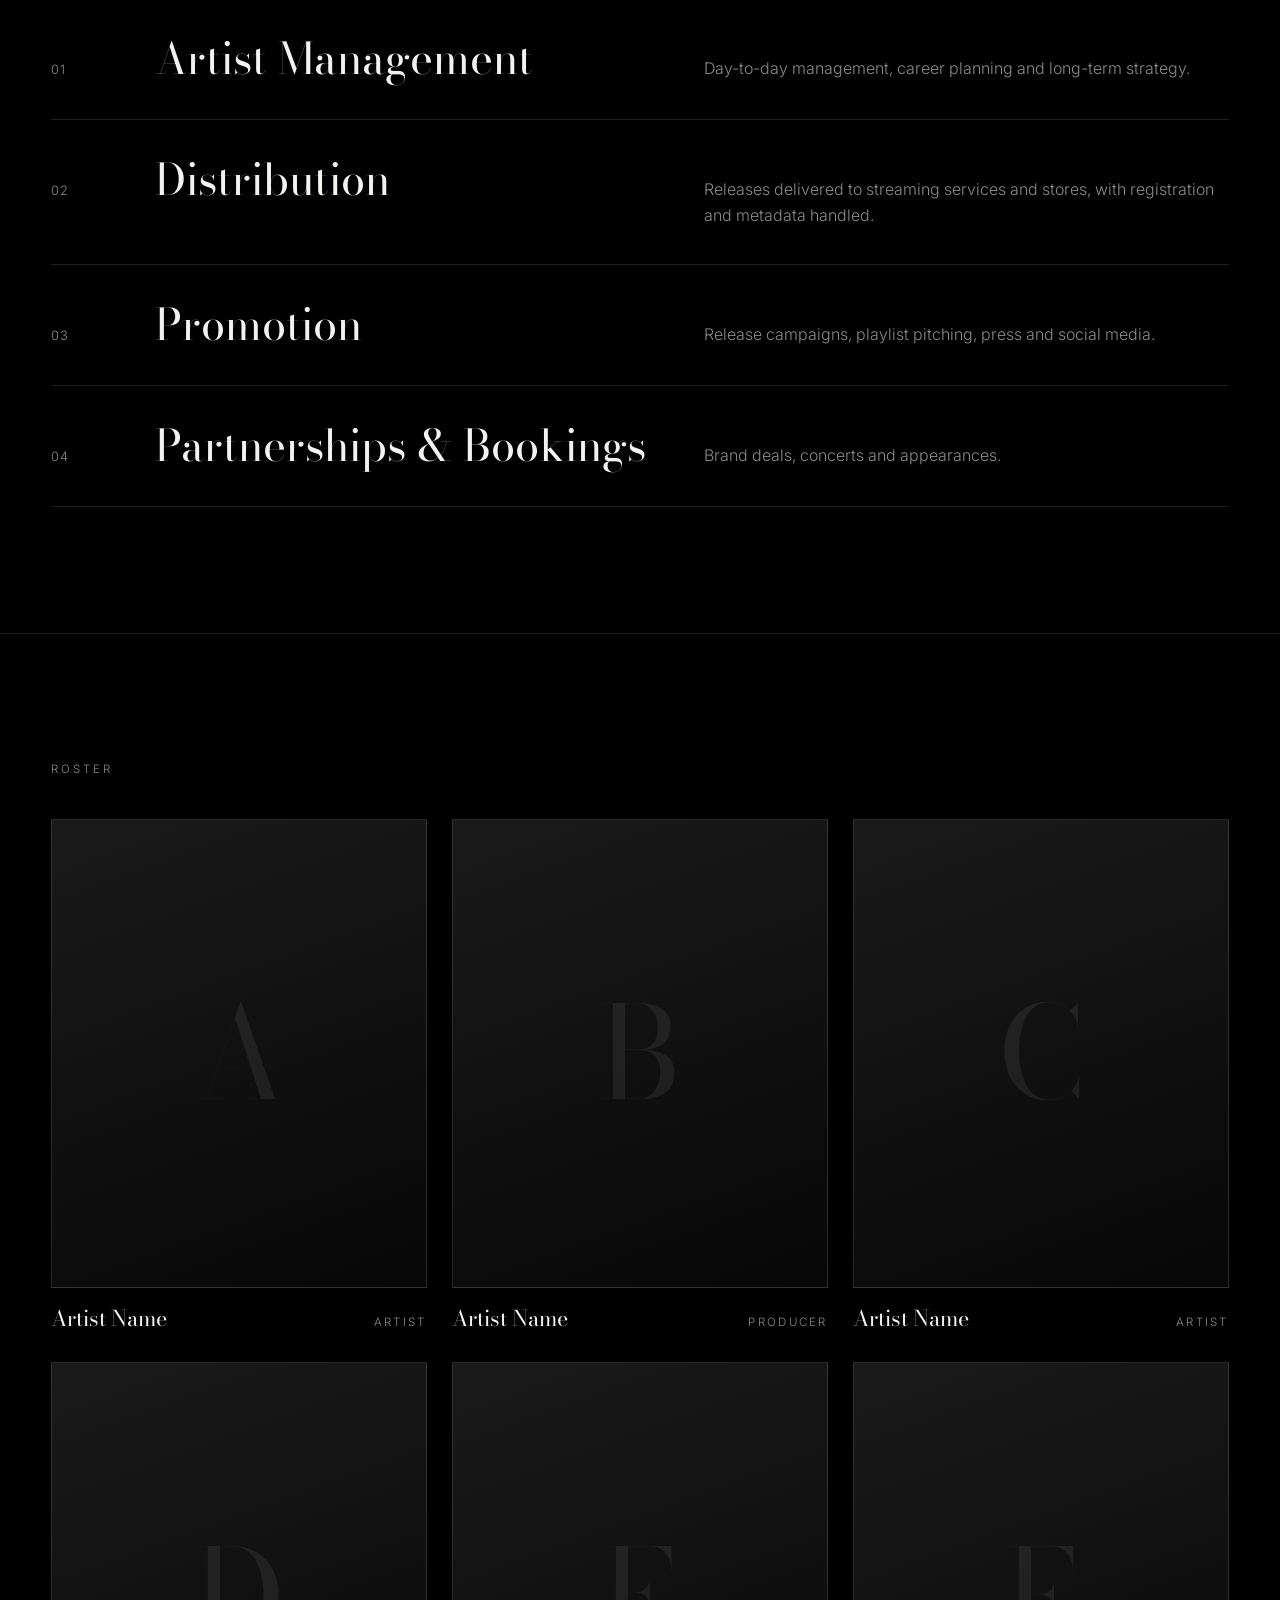
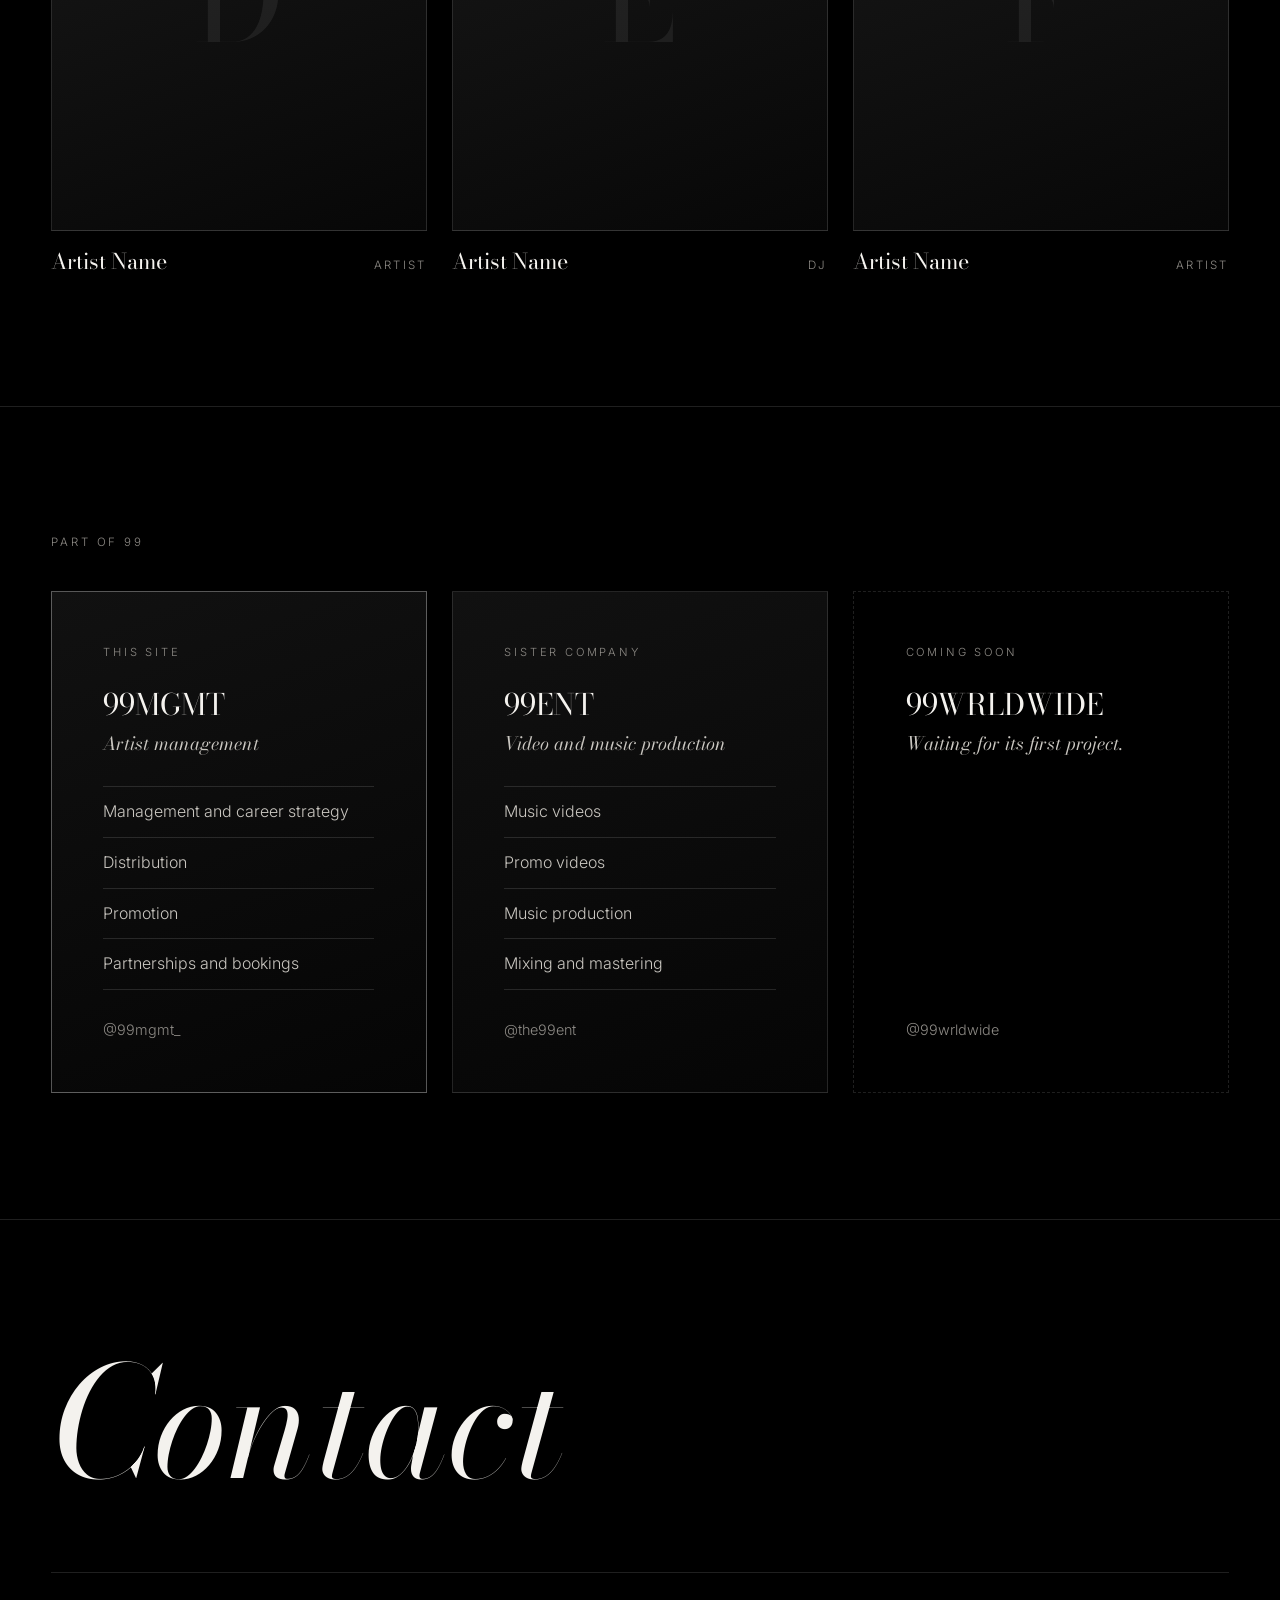
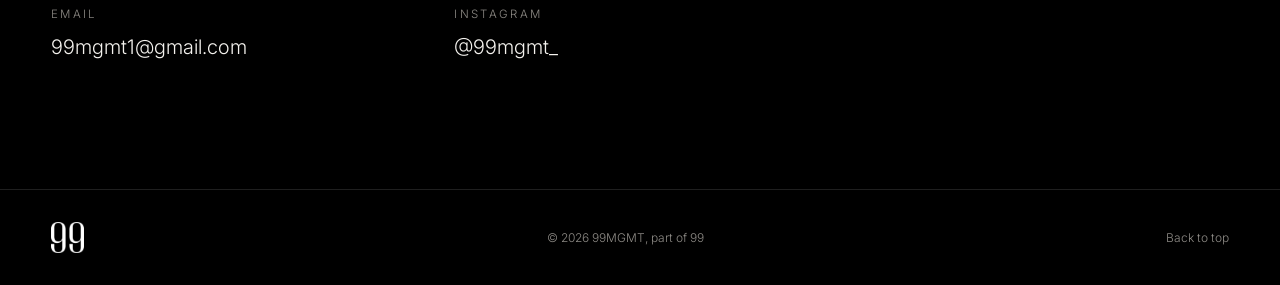
==== commit c2f2ab3b: "Replace EN/DA text switch with flipping flag; bust asset cache on deploy The language switch appeare" ====
--- a/index.html
+++ b/index.html
@@ -15,7 +15,7 @@
   <link rel="preconnect" href="https://fonts.googleapis.com">
   <link rel="preconnect" href="https://fonts.gstatic.com" crossorigin>
   <link href="https://fonts.googleapis.com/css2?family=Bodoni+Moda:ital,opsz,wght@0,6..96,400..700;1,6..96,400..700&family=Inter:wght@300;400;500&display=swap" rel="stylesheet">
-  <link rel="stylesheet" href="styles.css">
+  <link rel="stylesheet" href="styles.css?v=dev">
 </head>
 <body>
   <header class="nav" id="nav">
@@ -31,10 +31,30 @@
       <a href="#contact" data-i18n="nav.contact">Contact</a>
     </nav>
     <div class="nav__end">
-      <div class="lang" role="group" aria-label="Language">
-        <button type="button" data-lang="en" aria-pressed="true">EN</button>
-        <button type="button" data-lang="da" aria-pressed="false">DA</button>
-      </div>
+      <button type="button" class="flag" data-lang="en" aria-label="Skift til dansk">
+        <span class="flag__inner">
+          <span class="flag__face flag__face--en">
+            <svg viewBox="0 0 60 30" preserveAspectRatio="xMidYMid slice" aria-hidden="true">
+              <clipPath id="uk-s"><path d="M0,0 v30 h60 v-30 z"/></clipPath>
+              <clipPath id="uk-t"><path d="M30,15 h30 v15 z v15 h-30 z h-30 v-15 z v-15 h30 z"/></clipPath>
+              <g clip-path="url(#uk-s)">
+                <path d="M0,0 v30 h60 v-30 z" fill="#012169"/>
+                <path d="M0,0 L60,30 M60,0 L0,30" stroke="#fff" stroke-width="6"/>
+                <path d="M0,0 L60,30 M60,0 L0,30" clip-path="url(#uk-t)" stroke="#C8102E" stroke-width="4"/>
+                <path d="M30,0 v30 M0,15 h60" stroke="#fff" stroke-width="10"/>
+                <path d="M30,0 v30 M0,15 h60" stroke="#C8102E" stroke-width="6"/>
+              </g>
+            </svg>
+          </span>
+          <span class="flag__face flag__face--da">
+            <svg viewBox="0 0 37 28" preserveAspectRatio="xMidYMid slice" aria-hidden="true">
+              <rect width="37" height="28" fill="#C8102E"/>
+              <rect x="12" width="4" height="28" fill="#fff"/>
+              <rect y="12" width="37" height="4" fill="#fff"/>
+            </svg>
+          </span>
+        </span>
+      </button>
       <button class="nav__toggle" aria-label="Menu" aria-expanded="false" aria-controls="menu">
         <span></span><span></span>
       </button>
@@ -179,6 +199,6 @@
     <a href="#top" data-i18n="footer.top">Back to top</a>
   </footer>
 
-  <script src="main.js"></script>
+  <script src="main.js?v=dev"></script>
 </body>
 </html>
--- a/styles.css
+++ b/styles.css
@@ -71,19 +71,38 @@
 .nav__toggle { display: none; }
 .nav__links { margin-left: auto; }
 .nav__end { display: flex; align-items: center; gap: 12px; margin-left: clamp(24px, 3vw, 44px); position: relative; z-index: 2; }
-.lang { display: flex; align-items: center; font-size: 0.7rem; letter-spacing: 0.15em; }
-.lang button {
+.flag {
+  width: 27px;
+  height: 18px;
+  padding: 0;
+  border: 0;
   background: none;
-  border: 0;
-  padding: 4px 6px;
-  font: inherit;
-  letter-spacing: inherit;
-  color: var(--muted);
   cursor: pointer;
-  transition: color 0.25s;
-}
-.lang button + button { border-left: 1px solid var(--line); }
-.lang button:hover, .lang button[aria-pressed="true"] { color: var(--text); }
+  perspective: 160px;
+}
+.flag__inner {
+  position: relative;
+  display: block;
+  width: 100%;
+  height: 100%;
+  transform-style: preserve-3d;
+  transition: transform 0.7s cubic-bezier(0.5, 0, 0.2, 1);
+}
+.flag[data-lang="da"] .flag__inner { transform: rotateY(180deg); }
+.flag__face {
+  position: absolute;
+  inset: 0;
+  overflow: hidden;
+  border-radius: 2px;
+  backface-visibility: hidden;
+  -webkit-backface-visibility: hidden;
+  box-shadow: 0 0 0 1px rgba(255, 255, 255, 0.18);
+  opacity: 0.85;
+  transition: opacity 0.25s;
+}
+.flag:hover .flag__face, .flag:focus-visible .flag__face { opacity: 1; }
+.flag__face--da { transform: rotateY(180deg); }
+.flag__face svg { display: block; width: 100%; height: 100%; }
 
 /* Hero */
 .hero {
@@ -270,6 +289,7 @@
   html { scroll-behavior: auto; }
   .reveal { opacity: 1; transform: none; transition: none; }
   .hero__scroll::after { animation: none; }
+  .flag__inner { transition: none; }
 }
 
 /* Responsive */
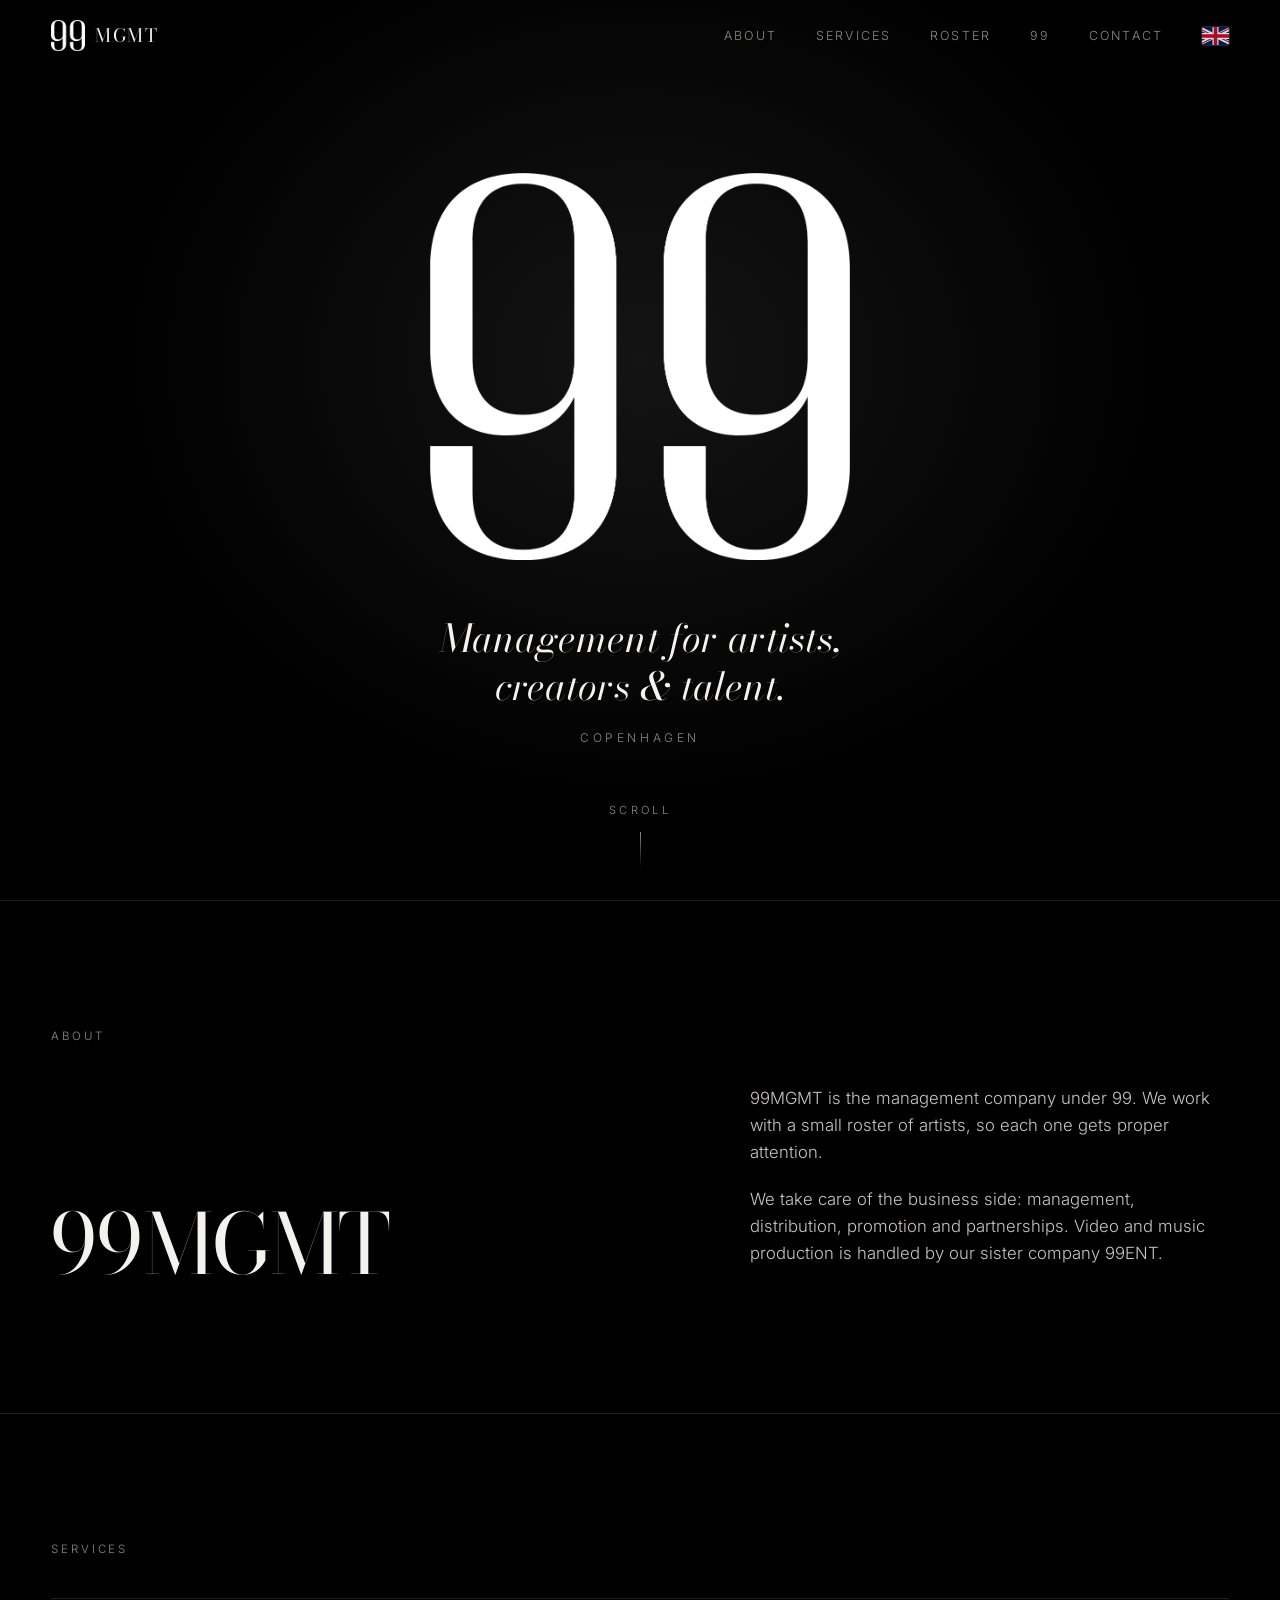
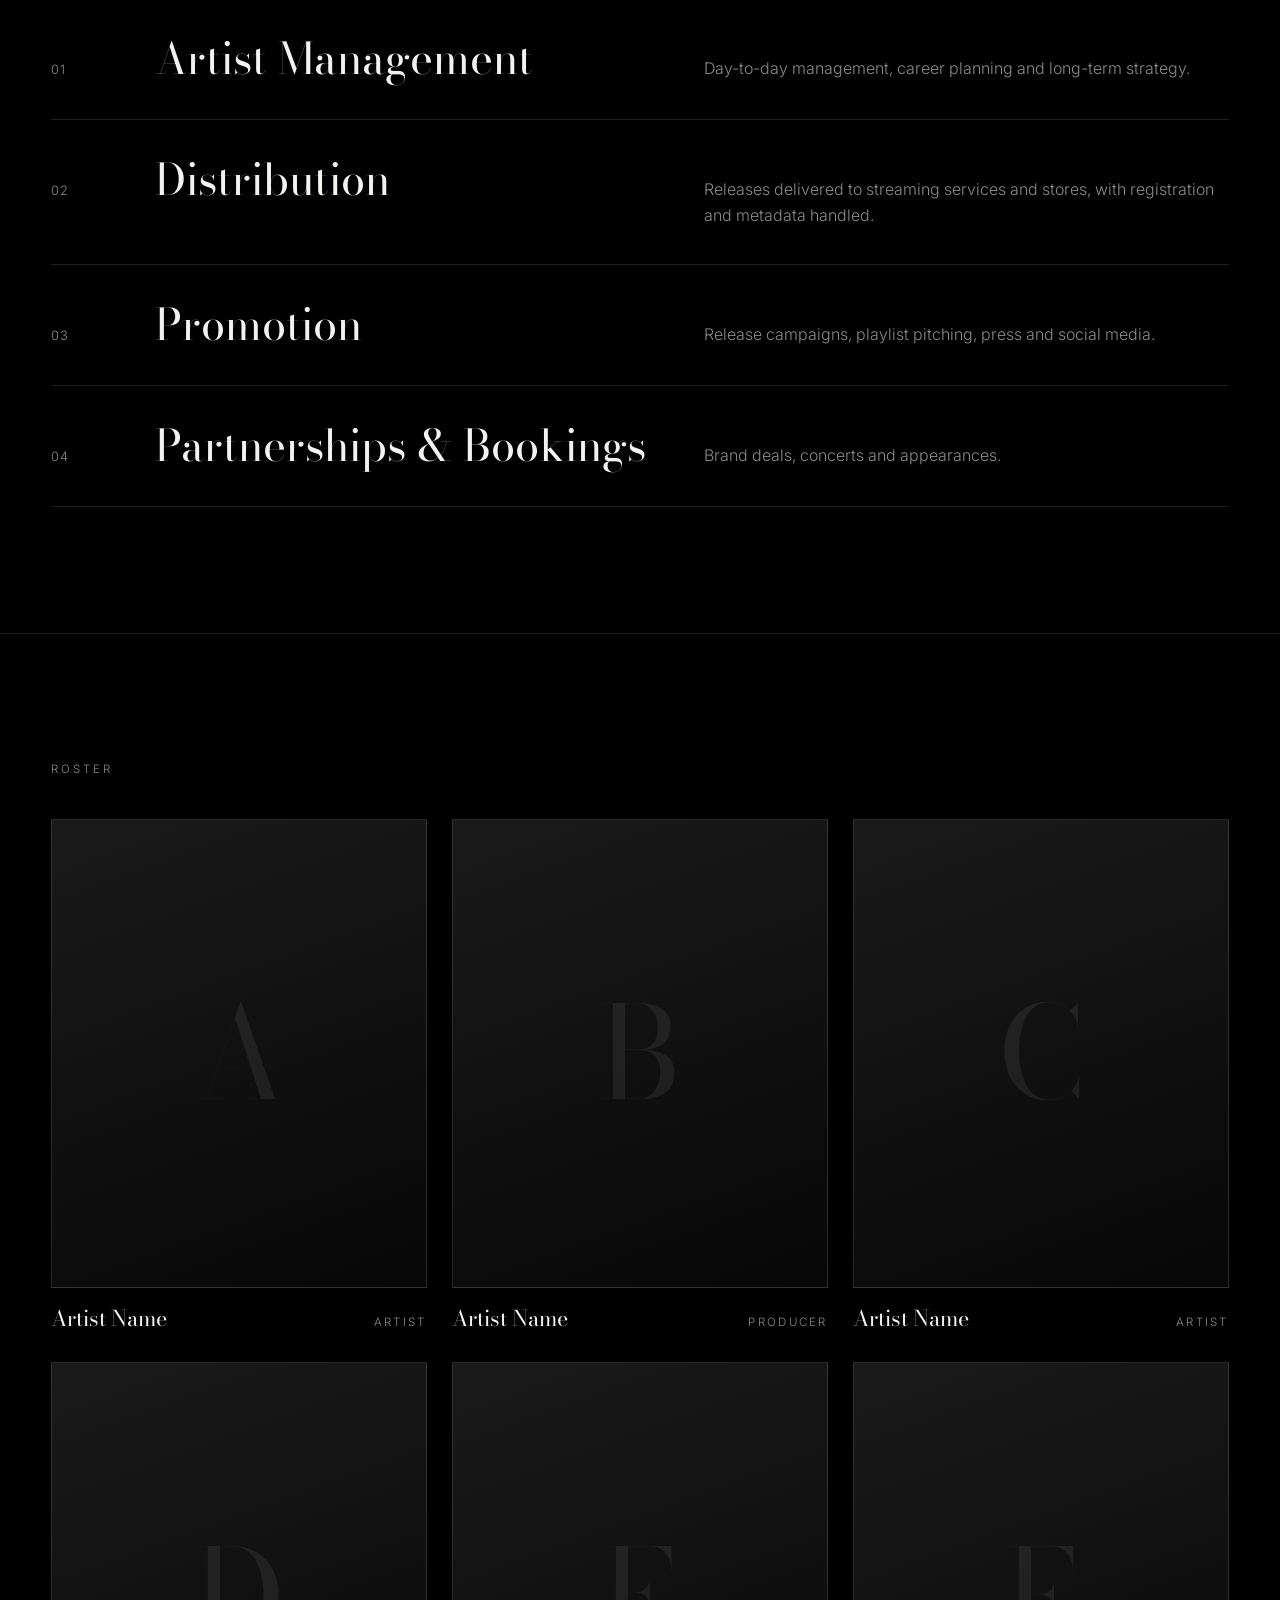
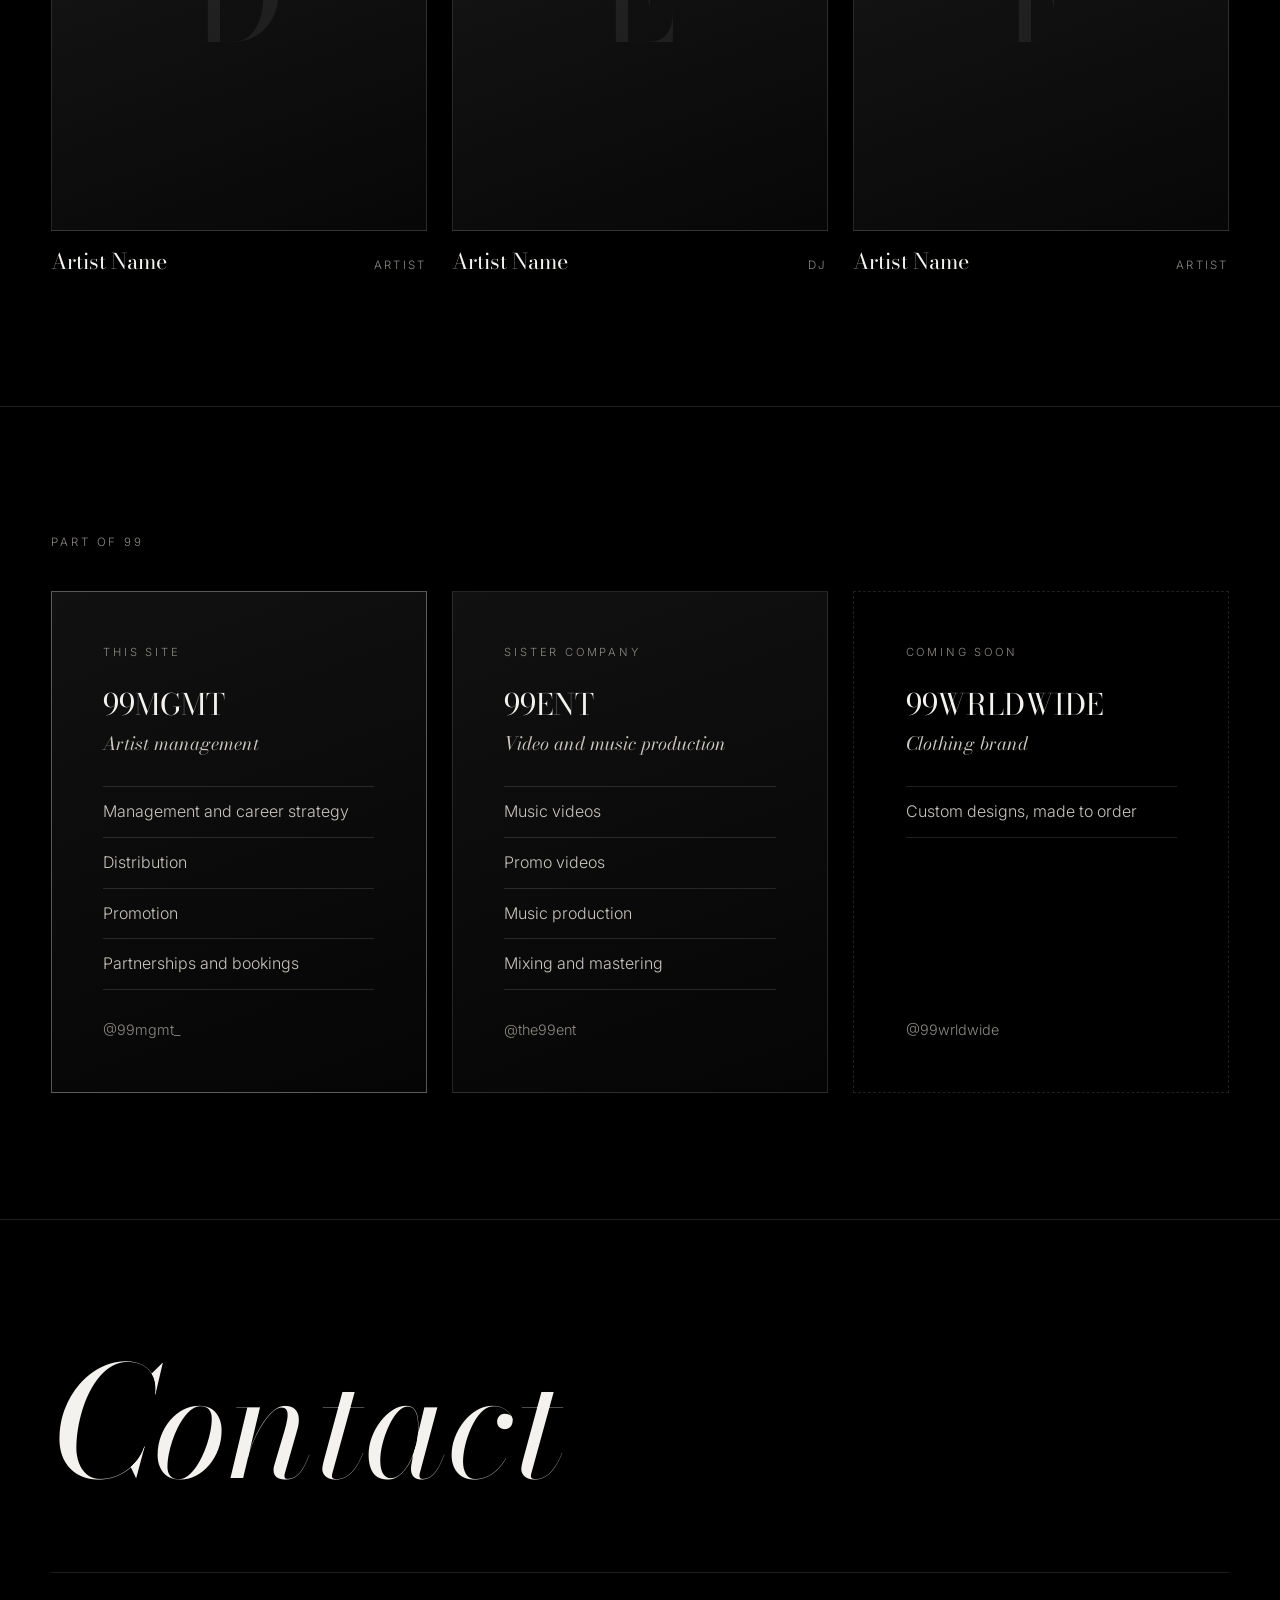
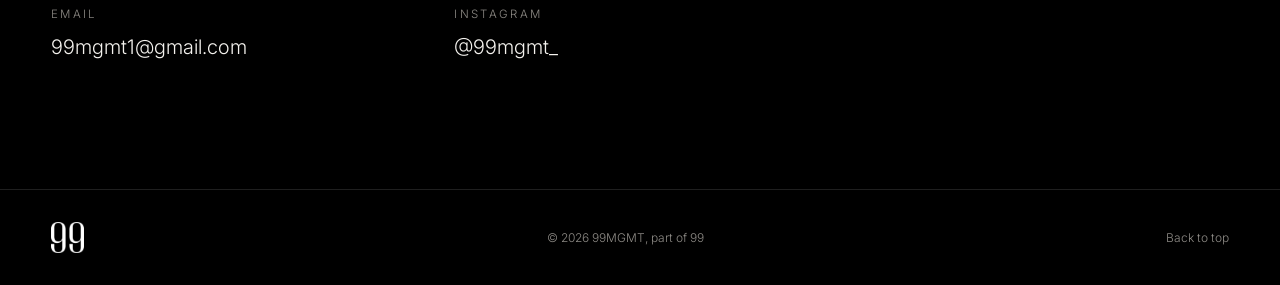
==== commit ca7d30ec: "Describe 99WRLDWIDE as an upcoming clothing brand Co-Authored-By: Claude Opus 5.5 <noreply@anthropic" ====
--- a/index.html
+++ b/index.html
@@ -69,6 +69,23 @@
       <a href="#about" class="hero__scroll" data-i18n="hero.scroll">Scroll</a>
     </section>
 
+    <!-- Shown when CAMPAIGN_ON is true in main.js, or with ?campaign in the URL -->
+    <section class="section signing" id="signing" data-campaign hidden>
+      <p class="label" data-i18n="campaign.tag">Now signing</p>
+      <div class="about__body">
+        <h2 class="display reveal" data-i18n="signing.title">Join 99MGMT</h2>
+        <div class="about__text reveal">
+          <p data-i18n="signing.p1">We're signing our first artists. For an introductory period we cover the costs of getting your music out. In return we take a share of your earnings. Terms are agreed with each artist.</p>
+          <ul class="signing__list">
+            <li data-i18n="signing.l1">Distribution of your releases</li>
+            <li data-i18n="signing.l2">Promotion and release planning</li>
+            <li data-i18n="signing.l3">Day-to-day management</li>
+          </ul>
+          <button type="button" class="btn btn--solid" data-apply data-i18n="signing.cta">Apply now</button>
+        </div>
+      </div>
+    </section>
+
     <section class="section about" id="about">
       <p class="label" data-i18n="nav.about">About</p>
       <div class="about__body">
@@ -172,7 +189,10 @@
         <article class="house house--soon reveal">
           <p class="house__tag" data-i18n="family.soon">Coming soon</p>
           <h3>99WRLDWIDE</h3>
-          <p class="house__lead" data-i18n="family.wrld">Waiting for its first project.</p>
+          <p class="house__lead" data-i18n="family.wrld">Clothing brand</p>
+          <ul>
+            <li data-i18n="family.wrld1">Custom designs, made to order</li>
+          </ul>
           <a class="house__link" href="https://instagram.com/99wrldwide" target="_blank" rel="noopener">@99wrldwide</a>
         </article>
       </div>
@@ -199,6 +219,23 @@
     <a href="#top" data-i18n="footer.top">Back to top</a>
   </footer>
 
+  <dialog class="apply" id="apply" aria-labelledby="apply-title">
+    <form class="apply__form" id="apply-form">
+      <button type="button" class="apply__close" aria-label="Close">&times;</button>
+      <p class="label" data-i18n="campaign.tag">Now signing</p>
+      <h2 class="apply__title" id="apply-title" data-i18n="apply.title">Apply to 99MGMT</h2>
+      <p class="apply__intro" data-i18n="apply.intro">We cover the costs for an introductory period. In return we take a share of your earnings. Terms are agreed with each artist.</p>
+      <label><span data-i18n="apply.name">Your name</span><input name="name" required autocomplete="name"></label>
+      <label><span data-i18n="apply.artist">Artist name</span><input name="artist" required></label>
+      <label><span data-i18n="apply.email">Email</span><input name="email" type="email" required autocomplete="email"></label>
+      <label><span data-i18n="apply.socials">Instagram / TikTok</span><input name="socials" placeholder="@"></label>
+      <label><span data-i18n="apply.music">Link to your music</span><input name="music" type="url" placeholder="https://" required></label>
+      <label><span data-i18n="apply.about">About you</span><textarea name="about" rows="4"></textarea></label>
+      <button type="submit" class="apply__submit" data-i18n="apply.submit">Send application</button>
+      <p class="apply__note"><span data-i18n="apply.note">This opens your email app with the application filled in. You can also DM us on Instagram:</span> <a href="https://instagram.com/99mgmt_" target="_blank" rel="noopener">@99mgmt_</a></p>
+    </form>
+  </dialog>
+
   <script src="main.js?v=dev"></script>
 </body>
 </html>
--- a/styles.css
+++ b/styles.css
@@ -43,13 +43,23 @@
   transition: background 0.4s, padding 0.4s, border-color 0.4s;
   border-bottom: 1px solid transparent;
 }
-.nav.is-scrolled {
+.nav::before {
+  content: "";
+  position: absolute;
+  inset: 0;
+  z-index: -1;
   background: rgba(0, 0, 0, 0.82);
   backdrop-filter: blur(12px);
   -webkit-backdrop-filter: blur(12px);
+  opacity: 0;
+  transition: opacity 0.4s;
+}
+.nav.is-scrolled::before { opacity: 1; }
+.nav.is-scrolled {
   padding-block: 14px;
   border-color: var(--line);
 }
+.nav.is-open { z-index: 70; }
 .nav__brand {
   display: flex;
   align-items: center;
@@ -365,3 +375,88 @@
 @media (max-width: 900px) {
   .family__grid { grid-template-columns: 1fr; }
 }
+
+/* Artist campaign */
+[data-campaign][hidden] { display: none; }
+.btn {
+  padding: 13px 28px;
+  border: 1px solid var(--text);
+  background: none;
+  color: var(--text);
+  font: inherit;
+  font-size: 0.75rem;
+  letter-spacing: 0.22em;
+  text-transform: uppercase;
+  cursor: pointer;
+  transition: background 0.25s, color 0.25s;
+}
+.btn:hover, .btn--solid { background: var(--text); color: var(--bg); }
+.btn--solid:hover { background: none; color: var(--text); }
+.signing .about__body { align-items: start; }
+.signing__list { list-style: none; margin: 8px 0 32px; padding: 0; border-top: 1px solid var(--line); }
+.signing__list li { padding: 12px 0; border-bottom: 1px solid var(--line); color: #c9c6c0; }
+
+/* Application dialog */
+.apply {
+  width: min(560px, calc(100% - 32px));
+  max-height: calc(100svh - 32px);
+  padding: 0;
+  border: 1px solid var(--line);
+  background: var(--bg-2);
+  color: var(--text);
+}
+.apply::backdrop { background: rgba(0, 0, 0, 0.75); backdrop-filter: blur(4px); }
+.apply[open] { animation: apply-in 0.35s ease both; }
+@keyframes apply-in { from { opacity: 0; transform: translateY(16px); } }
+.apply__form { position: relative; display: flex; flex-direction: column; gap: 18px; padding: clamp(28px, 5vw, 48px); }
+.apply__form .label { margin: 0; }
+.apply__title { font-family: var(--serif); font-size: clamp(2rem, 5vw, 2.8rem); line-height: 1.05; }
+.apply__intro { margin: 0 0 8px; color: #c9c6c0; }
+.apply label { display: flex; flex-direction: column; gap: 6px; }
+.apply label span { font-size: 0.7rem; letter-spacing: 0.2em; text-transform: uppercase; color: var(--muted); }
+.apply input, .apply textarea {
+  width: 100%;
+  padding: 10px 0;
+  border: 0;
+  border-bottom: 1px solid var(--line);
+  background: none;
+  color: var(--text);
+  font: inherit;
+  font-weight: 400;
+  resize: vertical;
+  transition: border-color 0.25s;
+}
+.apply input:focus, .apply textarea:focus { outline: none; border-color: var(--text); }
+.apply__submit {
+  margin-top: 8px;
+  padding: 14px;
+  border: 1px solid var(--text);
+  background: var(--text);
+  color: var(--bg);
+  font: inherit;
+  font-size: 0.78rem;
+  letter-spacing: 0.2em;
+  text-transform: uppercase;
+  cursor: pointer;
+  transition: background 0.25s, color 0.25s;
+}
+.apply__submit:hover { background: none; color: var(--text); }
+.apply__note { margin: 0; font-size: 0.82rem; color: var(--muted); }
+.apply__note a { color: var(--text); }
+.apply__close {
+  position: absolute;
+  top: 12px;
+  right: 12px;
+  width: 40px;
+  height: 40px;
+  border: 0;
+  background: none;
+  color: var(--muted);
+  font-size: 1.6rem;
+  cursor: pointer;
+}
+.apply__close:hover { color: var(--text); }
+
+@media (prefers-reduced-motion: reduce) {
+  .apply[open] { animation: none; }
+}
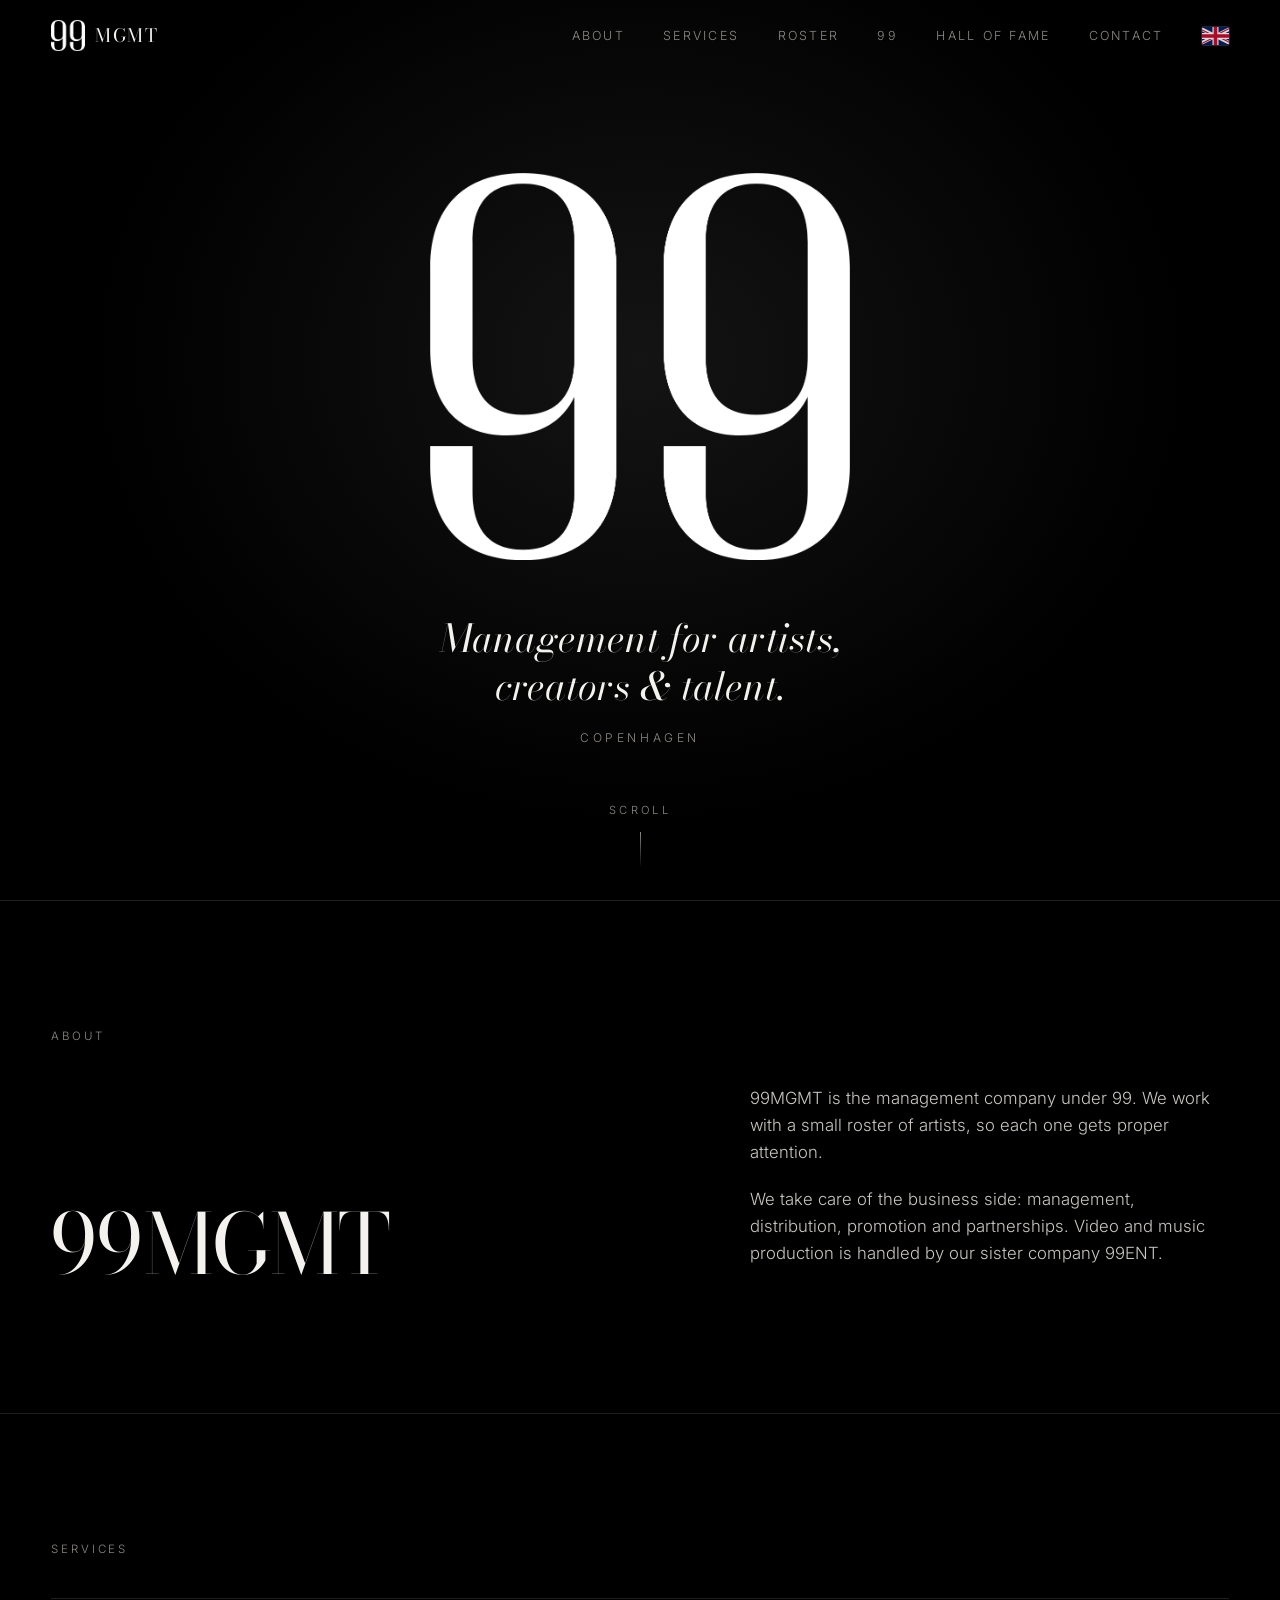
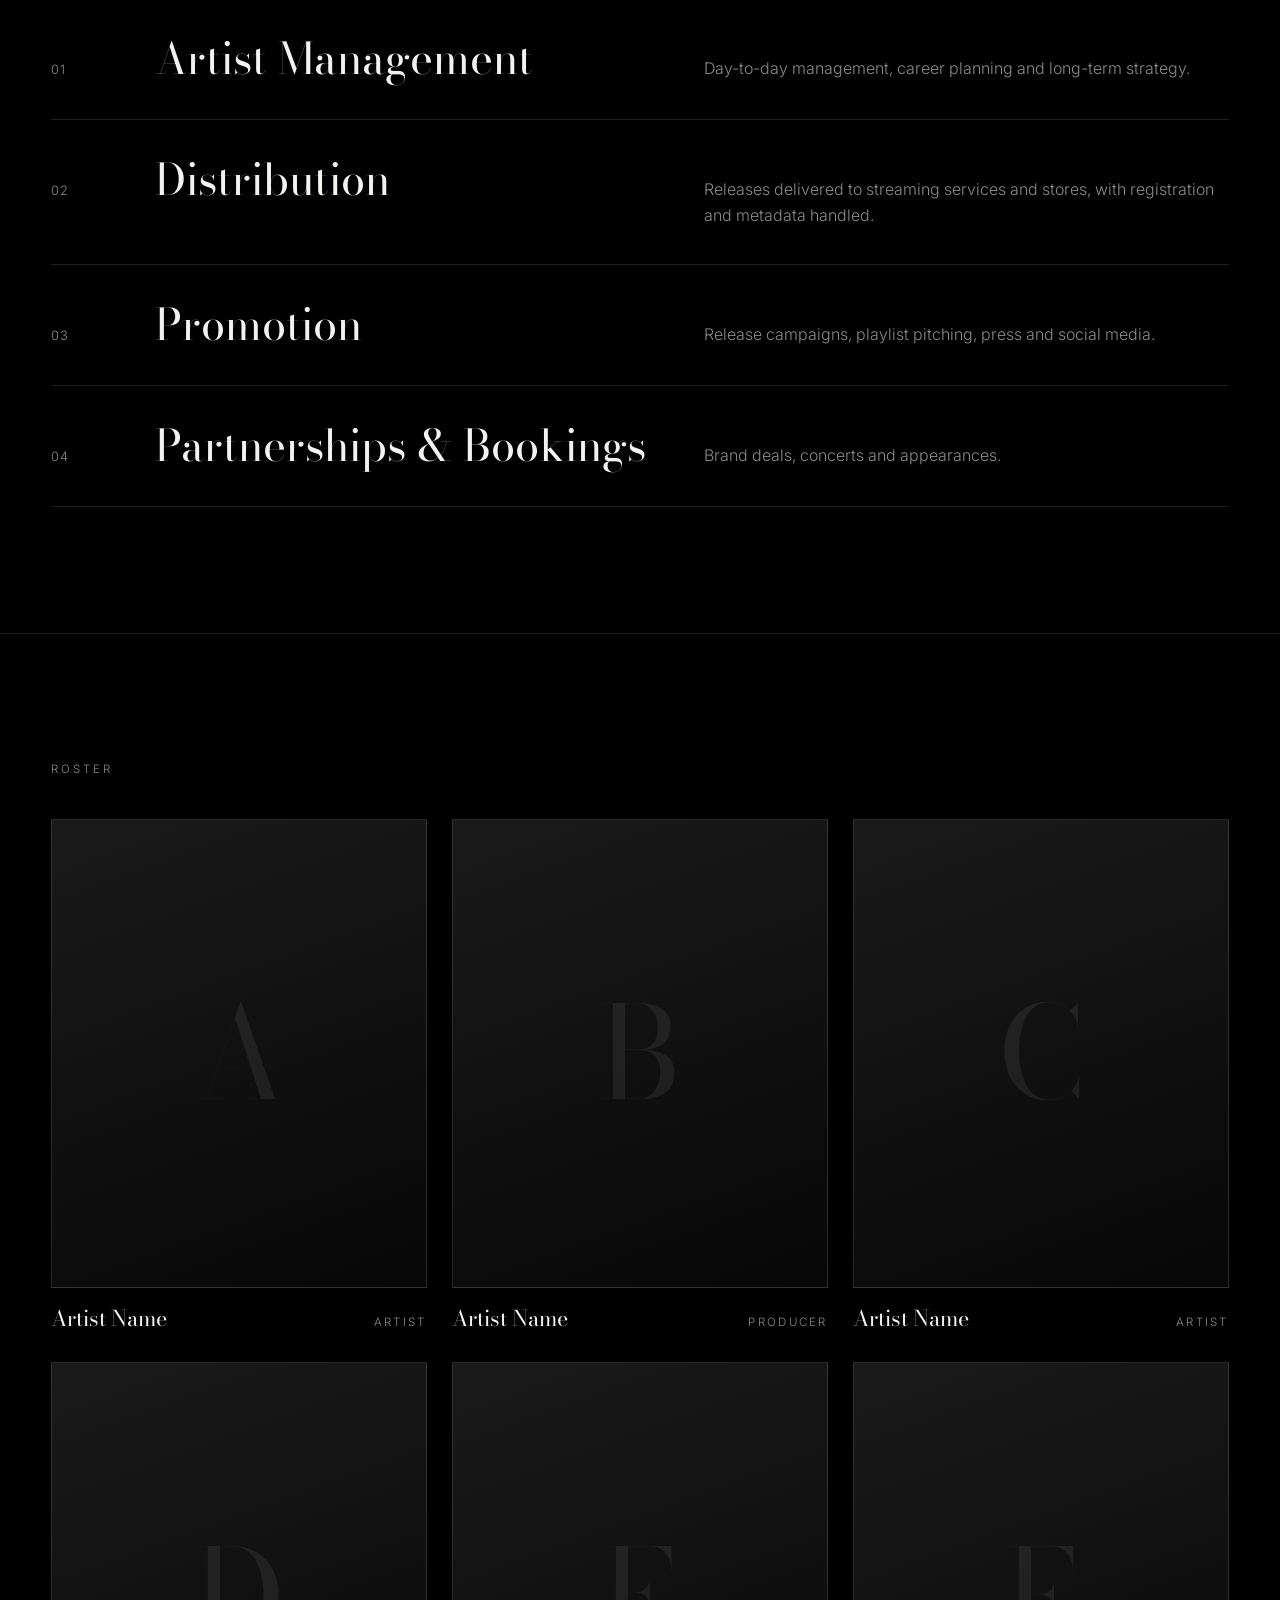
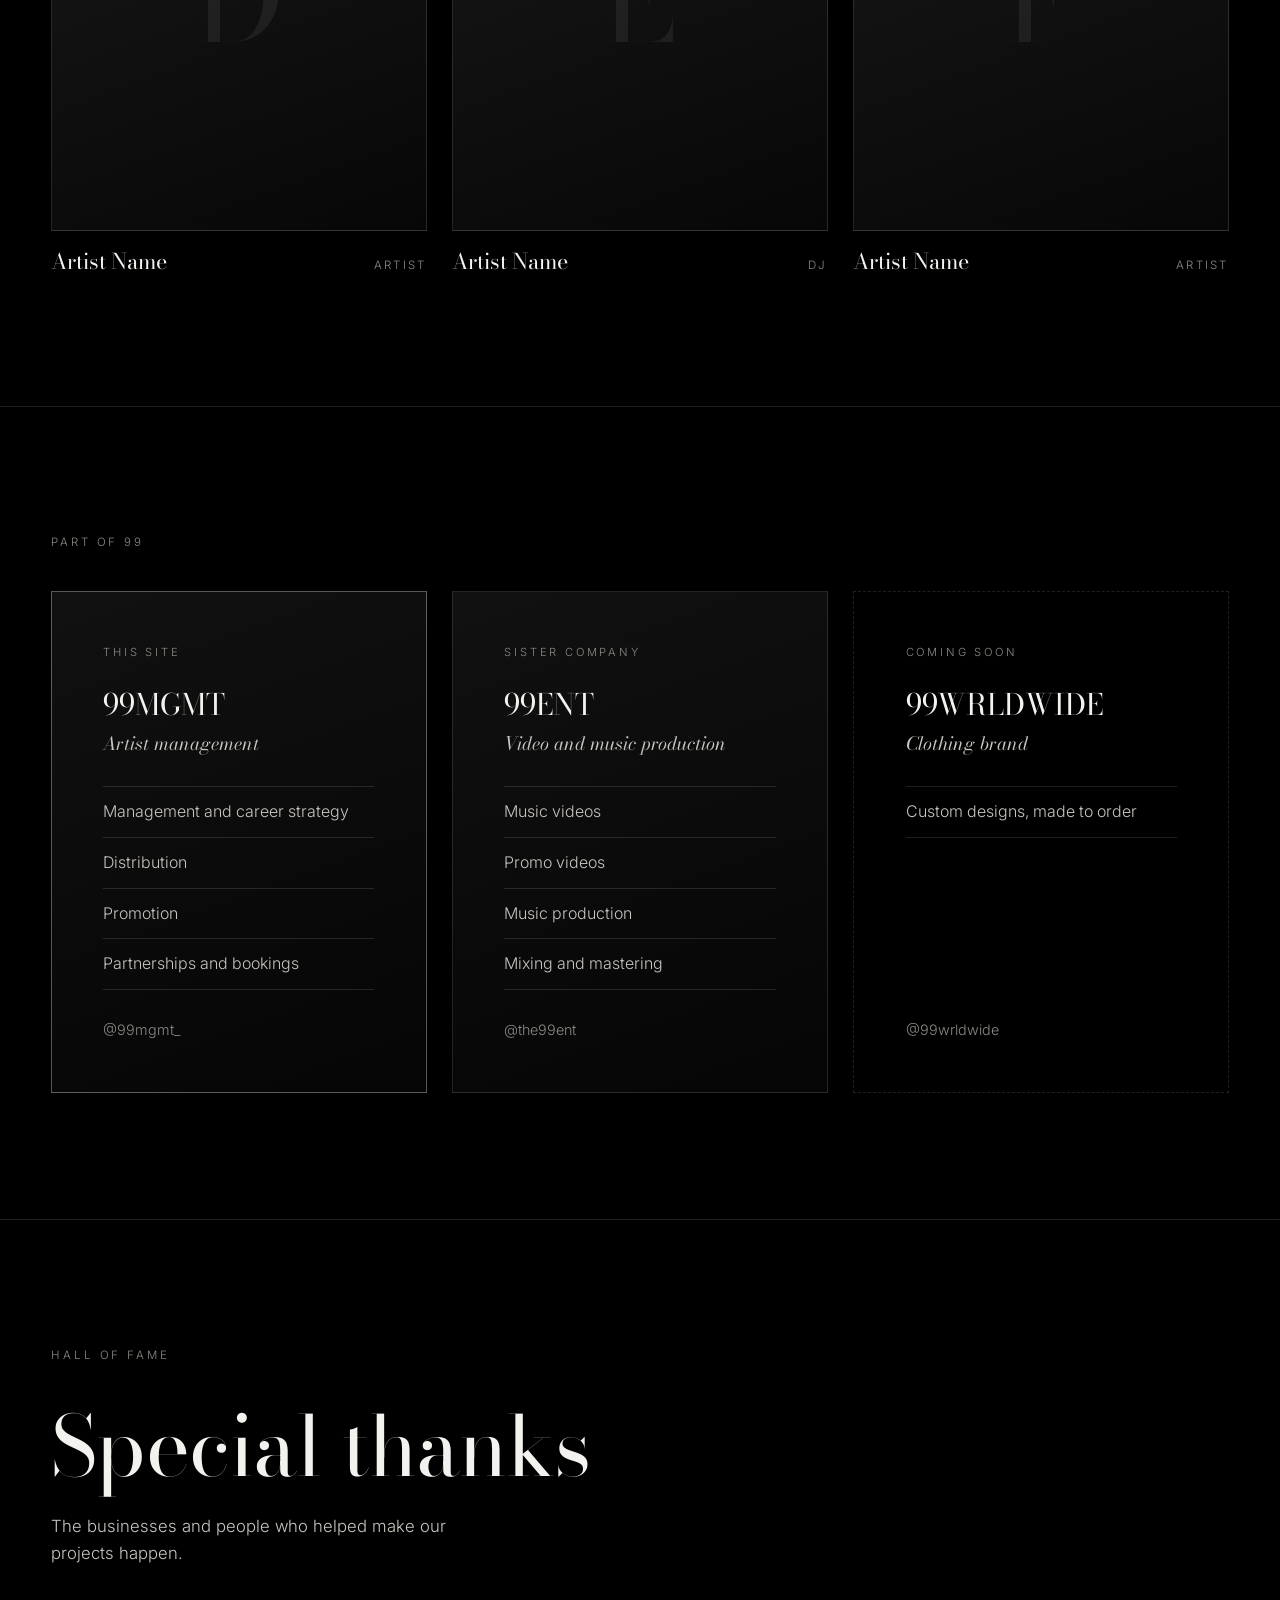
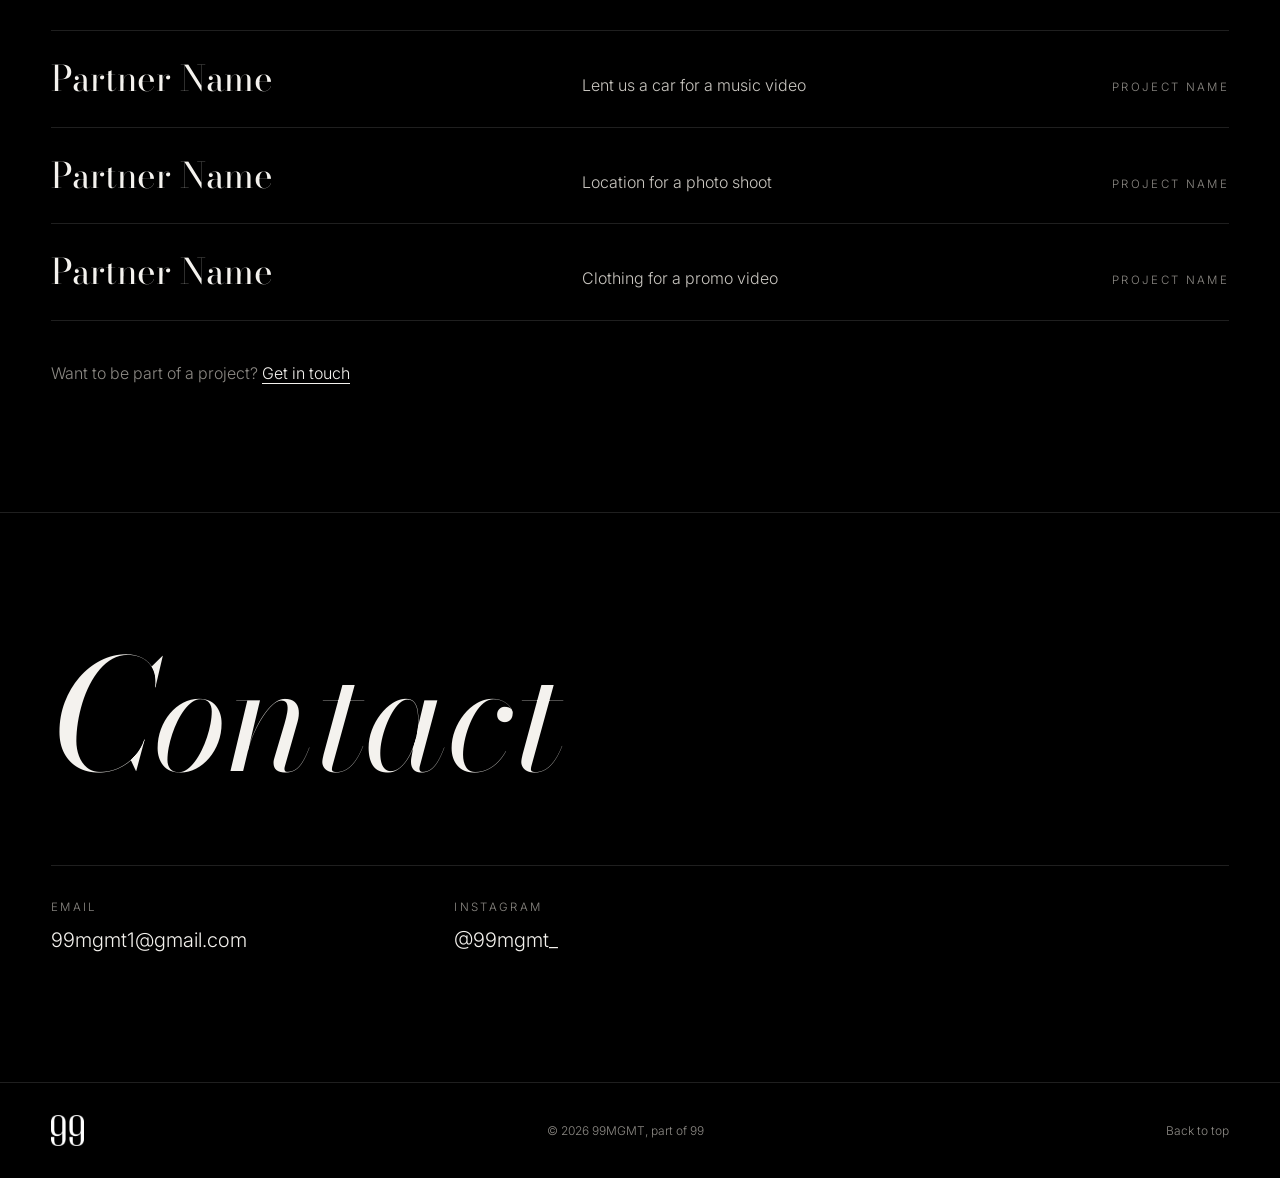
==== commit b8003557: "Add Hall of Fame section for project partners Entries carry their Danish text inline via data-da.  C" ====
--- a/index.html
+++ b/index.html
@@ -28,6 +28,7 @@
       <a href="#services" data-i18n="nav.services">Services</a>
       <a href="#roster" data-i18n="nav.roster">Roster</a>
       <a href="#family">99</a>
+      <a href="#hall-of-fame" data-i18n="nav.hof">Hall of Fame</a>
       <a href="#contact" data-i18n="nav.contact">Contact</a>
     </nav>
     <div class="nav__end">
@@ -198,6 +199,36 @@
       </div>
     </section>
 
+    <section class="section hof" id="hall-of-fame">
+      <p class="label" data-i18n="nav.hof">Hall of Fame</p>
+      <h2 class="display reveal" data-i18n="hof.title">Special thanks</h2>
+      <p class="hof__intro reveal" data-i18n="hof.intro">The businesses and people who helped make our projects happen.</p>
+      <!--
+        Add a partner by copying an <li> below:
+          h3: the partner's name (wrap it in <a href="..." target="_blank" rel="noopener"> to link to them)
+          p: what they helped with in English, with the Danish version in data-da
+          .hof__project: the video or project it was for
+      -->
+      <ol class="hof__list">
+          <li class="reveal">
+            <h3>Partner Name</h3>
+            <p data-da="Lånte os en bil til en musikvideo">Lent us a car for a music video</p>
+            <span class="hof__project">Project name</span>
+          </li>
+          <li class="reveal">
+            <h3>Partner Name</h3>
+            <p data-da="Lokation til et fotoshoot">Location for a photo shoot</p>
+            <span class="hof__project">Project name</span>
+          </li>
+          <li class="reveal">
+            <h3>Partner Name</h3>
+            <p data-da="Tøj til en promovideo">Clothing for a promo video</p>
+            <span class="hof__project">Project name</span>
+          </li>
+      </ol>
+      <p class="hof__cta reveal"><span data-i18n="hof.cta">Want to be part of a project?</span> <a href="#contact" data-i18n="hof.cta2">Get in touch</a></p>
+    </section>
+
     <section class="section contact" id="contact">
       <h2 class="contact__title reveal" data-i18n="nav.contact">Contact</h2>
       <div class="contact__grid reveal">
--- a/styles.css
+++ b/styles.css
@@ -376,6 +376,30 @@
   .family__grid { grid-template-columns: 1fr; }
 }
 
+/* Hall of Fame */
+.hof__intro { margin: 24px 0 clamp(40px, 7vh, 72px); max-width: 46ch; color: #c9c6c0; font-size: 1.05rem; }
+.hof__list { list-style: none; margin: 0; padding: 0; border-top: 1px solid var(--line); }
+.hof__list li {
+  display: grid;
+  grid-template-columns: 1fr 1fr auto;
+  gap: 24px;
+  align-items: baseline;
+  padding: 28px 0;
+  border-bottom: 1px solid var(--line);
+}
+.hof__list h3 { font-family: var(--serif); font-size: clamp(1.5rem, 2.8vw, 2.2rem); line-height: 1.1; }
+.hof__list h3 a { transition: opacity 0.25s; }
+.hof__list h3 a:hover { opacity: 0.7; }
+.hof__list p { margin: 0; color: #c9c6c0; }
+.hof__project { font-size: 0.72rem; letter-spacing: 0.2em; text-transform: uppercase; color: var(--muted); text-align: right; }
+.hof__cta { margin: 40px 0 0; color: var(--muted); }
+.hof__cta a { color: var(--text); border-bottom: 1px solid currentColor; }
+
+@media (max-width: 680px) {
+  .hof__list li { grid-template-columns: 1fr; gap: 6px; }
+  .hof__project { text-align: left; }
+}
+
 /* Artist campaign */
 [data-campaign][hidden] { display: none; }
 .btn {
